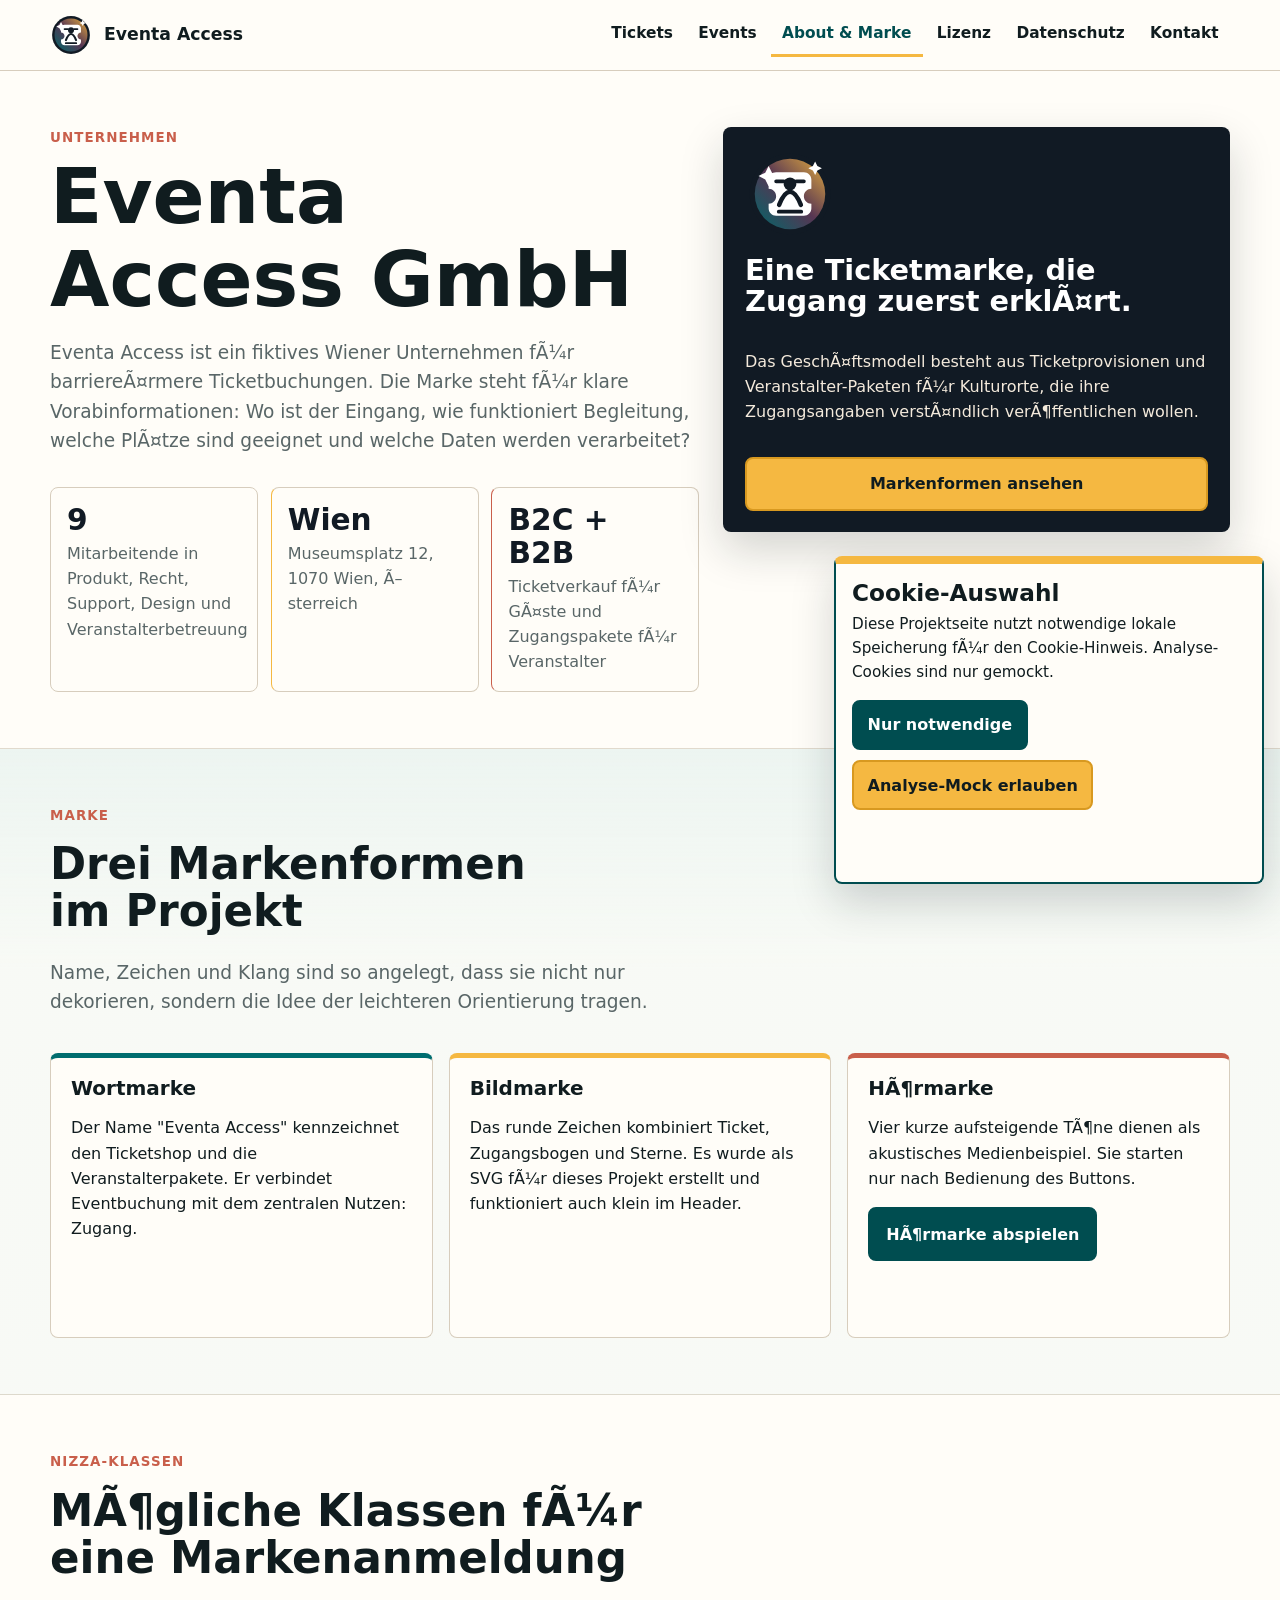
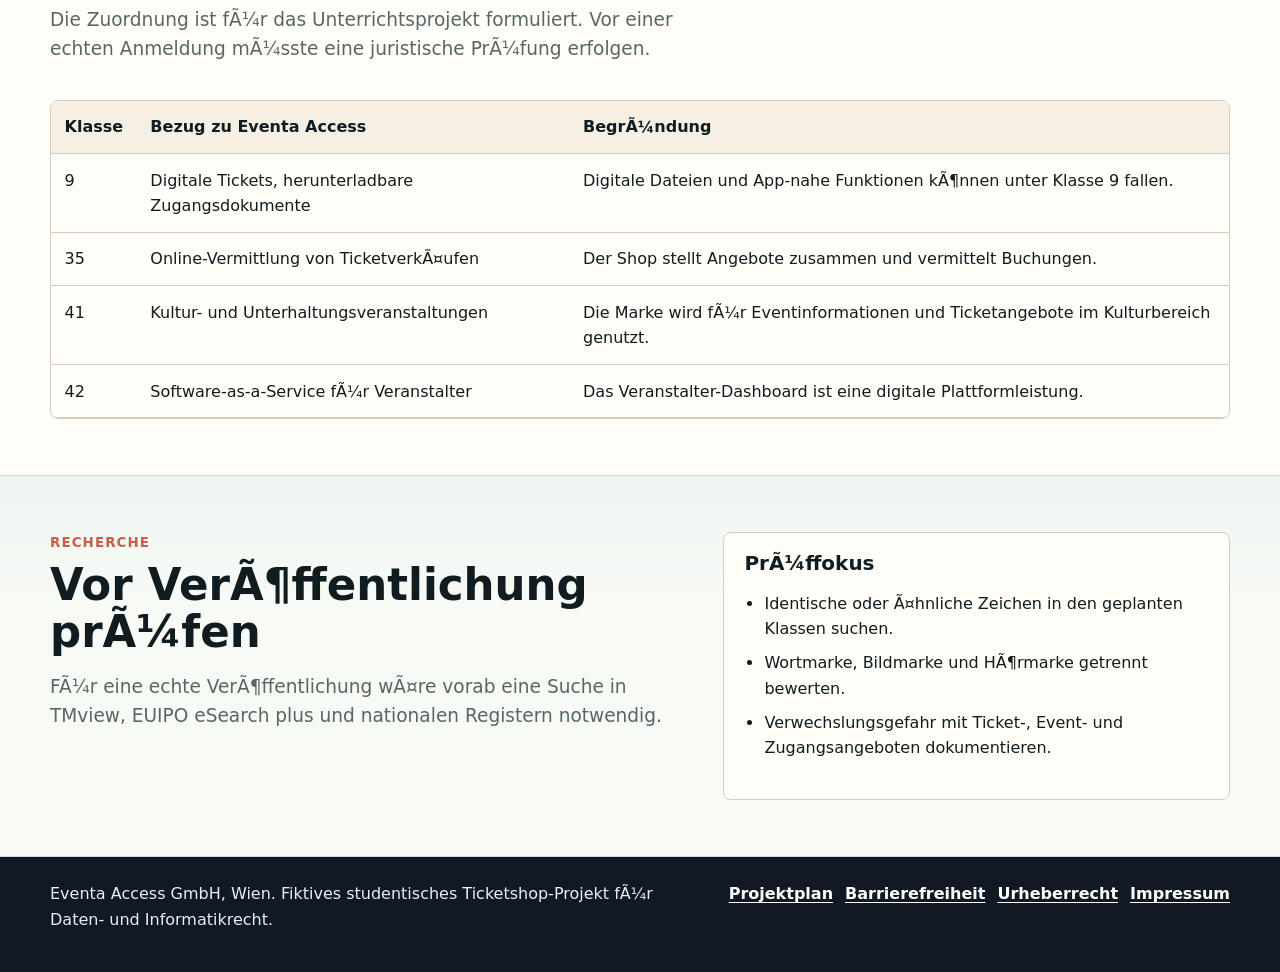
==== about.html @ 7f5779b5 "Add files via upload" ====
﻿<!doctype html>
<html lang="de">
<head>
  <meta charset="utf-8">
  <meta name="viewport" content="width=device-width, initial-scale=1">
  <title>About & Marke | Eventa Access</title>
  <meta name="description" content="Unternehmens- und Markeninformationen fÃ¼r Eventa Access mit Nizza-Klassen und Markenrecherche.">
  <link rel="icon" href="favicon.svg" type="image/svg+xml">
  <link rel="stylesheet" href="styles.css">
  <script src="main.js" defer></script>
</head>
<body>
  <a class="skip-link" href="#main">Zum Inhalt springen</a>
  <header class="site-header">
    <div class="header-inner">
      <a class="brand" href="index.html" aria-label="Eventa Access Startseite"><img src="brand-symbol.svg" alt="" width="42" height="42"><span>Eventa Access</span></a>
      <button class="nav-toggle" type="button" aria-expanded="false" aria-controls="site-nav" data-nav-toggle><span></span><span></span><span></span><span class="sr-only">Navigation Ã¶ffnen</span></button>
      <nav id="site-nav" class="site-nav" aria-label="Hauptnavigation" data-nav>
        <ul>
          <li><a href="index.html">Tickets</a></li>
          <li><a href="features.html">Events</a></li>
          <li><a href="about.html" aria-current="page">About & Marke</a></li>
          <li><a href="license.html">Lizenz</a></li>
          <li><a href="privacy.html">Datenschutz</a></li>
          <li><a href="contact.html">Kontakt</a></li>
        </ul>
      </nav>
    </div>
  </header>

  <main id="main">
    <section class="section">
      <div class="container split-layout">
        <div>
          <p class="eyebrow">Unternehmen</p>
          <h1>Eventa Access GmbH</h1>
          <p class="lead">Eventa Access ist ein fiktives Wiener Unternehmen fÃ¼r barriereÃ¤rmere Ticketbuchungen. Die Marke steht fÃ¼r klare Vorabinformationen: Wo ist der Eingang, wie funktioniert Begleitung, welche PlÃ¤tze sind geeignet und welche Daten werden verarbeitet?</p>

          <div class="metric-row" aria-label="Unternehmensdaten">
            <div class="metric"><strong>9</strong><span>Mitarbeitende in Produkt, Recht, Support, Design und Veranstalterbetreuung</span></div>
            <div class="metric"><strong>Wien</strong><span>Museumsplatz 12, 1070 Wien, Ã–sterreich</span></div>
            <div class="metric"><strong>B2C + B2B</strong><span>Ticketverkauf fÃ¼r GÃ¤ste und Zugangspakete fÃ¼r Veranstalter</span></div>
          </div>
        </div>

        <aside class="brand-board" aria-labelledby="brand-board-title">
          <img src="brand-symbol.svg" alt="" width="120" height="120">
          <h2 id="brand-board-title">Eine Ticketmarke, die Zugang zuerst erklÃ¤rt.</h2>
          <p>Das GeschÃ¤ftsmodell besteht aus Ticketprovisionen und Veranstalter-Paketen fÃ¼r Kulturorte, die ihre Zugangsangaben verstÃ¤ndlich verÃ¶ffentlichen wollen.</p>
          <a class="button secondary" href="#brand-title">Markenformen ansehen</a>
        </aside>
      </div>
    </section>

    <section class="section alt" aria-labelledby="brand-title">
      <div class="container">
        <div class="section-heading">
          <p class="eyebrow">Marke</p>
          <h2 id="brand-title">Drei Markenformen im Projekt</h2>
          <p class="lead">Name, Zeichen und Klang sind so angelegt, dass sie nicht nur dekorieren, sondern die Idee der leichteren Orientierung tragen.</p>
        </div>
        <div class="grid three">
          <article class="card">
            <h3>Wortmarke</h3>
            <p>Der Name "Eventa Access" kennzeichnet den Ticketshop und die Veranstalterpakete. Er verbindet Eventbuchung mit dem zentralen Nutzen: Zugang.</p>
          </article>
          <article class="card">
            <h3>Bildmarke</h3>
            <p>Das runde Zeichen kombiniert Ticket, Zugangsbogen und Sterne. Es wurde als SVG fÃ¼r dieses Projekt erstellt und funktioniert auch klein im Header.</p>
          </article>
          <article class="card">
            <h3>HÃ¶rmarke</h3>
            <p>Vier kurze aufsteigende TÃ¶ne dienen als akustisches Medienbeispiel. Sie starten nur nach Bedienung des Buttons.</p>
            <button class="button" type="button" data-sound-demo>HÃ¶rmarke abspielen</button>
            <p class="status" role="status" aria-live="polite" data-sound-status></p>
          </article>
        </div>
      </div>
    </section>

    <section class="section" aria-labelledby="nice-title">
      <div class="container">
        <div class="section-heading">
          <p class="eyebrow">Nizza-Klassen</p>
          <h2 id="nice-title">MÃ¶gliche Klassen fÃ¼r eine Markenanmeldung</h2>
          <p class="lead">Die Zuordnung ist fÃ¼r das Unterrichtsprojekt formuliert. Vor einer echten Anmeldung mÃ¼sste eine juristische PrÃ¼fung erfolgen.</p>
        </div>
        <div class="table-wrap">
          <table>
            <thead>
              <tr><th scope="col">Klasse</th><th scope="col">Bezug zu Eventa Access</th><th scope="col">BegrÃ¼ndung</th></tr>
            </thead>
            <tbody>
              <tr><td>9</td><td>Digitale Tickets, herunterladbare Zugangsdokumente</td><td>Digitale Dateien und App-nahe Funktionen kÃ¶nnen unter Klasse 9 fallen.</td></tr>
              <tr><td>35</td><td>Online-Vermittlung von TicketverkÃ¤ufen</td><td>Der Shop stellt Angebote zusammen und vermittelt Buchungen.</td></tr>
              <tr><td>41</td><td>Kultur- und Unterhaltungsveranstaltungen</td><td>Die Marke wird fÃ¼r Eventinformationen und Ticketangebote im Kulturbereich genutzt.</td></tr>
              <tr><td>42</td><td>Software-as-a-Service fÃ¼r Veranstalter</td><td>Das Veranstalter-Dashboard ist eine digitale Plattformleistung.</td></tr>
            </tbody>
          </table>
        </div>
      </div>
    </section>

    <section class="section alt" aria-labelledby="search-title">
      <div class="container split-layout">
        <div>
          <p class="eyebrow">Recherche</p>
          <h2 id="search-title">Vor VerÃ¶ffentlichung prÃ¼fen</h2>
          <p class="lead">FÃ¼r eine echte VerÃ¶ffentlichung wÃ¤re vorab eine Suche in TMview, EUIPO eSearch plus und nationalen Registern notwendig.</p>
        </div>
        <div class="notice">
          <h3>PrÃ¼ffokus</h3>
          <ul class="check-list">
            <li>Identische oder Ã¤hnliche Zeichen in den geplanten Klassen suchen.</li>
            <li>Wortmarke, Bildmarke und HÃ¶rmarke getrennt bewerten.</li>
            <li>Verwechslungsgefahr mit Ticket-, Event- und Zugangsangeboten dokumentieren.</li>
          </ul>
        </div>
      </div>
    </section>
  </main>

  <footer class="site-footer">
    <div class="container footer-grid">
      <p>Eventa Access GmbH, Wien. Fiktives studentisches Ticketshop-Projekt fÃ¼r Daten- und Informatikrecht.</p>
      <div class="footer-links" aria-label="Rechtliche Seiten">
        <a href="projektplan.html">Projektplan</a>
        <a href="accessibility.html">Barrierefreiheit</a>
        <a href="copyright.html">Urheberrecht</a>
        <a href="impressum.html">Impressum</a>
      </div>
    </div>
  </footer>
  <aside class="cookie-banner" role="dialog" aria-labelledby="cookie-title" aria-describedby="cookie-text" data-cookie-banner>
    <h2 id="cookie-title">Cookie-Auswahl</h2>
    <p id="cookie-text">Diese Projektseite nutzt notwendige lokale Speicherung fÃ¼r den Cookie-Hinweis. Analyse-Cookies sind nur gemockt.</p>
    <div class="cookie-actions"><button class="button" type="button" data-cookie-choice="notwendig">Nur notwendige</button><button class="button secondary" type="button" data-cookie-choice="analyse-mock">Analyse-Mock erlauben</button></div>
    <p class="status" role="status" aria-live="polite" data-cookie-status></p>
  </aside>
</body>
</html>
---- styles.css ----
﻿:root {
  --ink: #101c1f;
  --muted: #596667;
  --paper: #fffdf8;
  --surface: #f5efe4;
  --surface-strong: #eadfce;
  --mist: #edf5f1;
  --line: #d7cdbd;
  --night: #111a24;
  --teal: #006d6f;
  --teal-dark: #004d50;
  --marigold: #f5b841;
  --coral: #c95f4b;
  --plum: #5d3857;
  --sage: #5f7f66;
  --focus: #f5b841;
  --shadow: 0 18px 44px rgba(17, 26, 36, 0.18);
  --soft-shadow: 0 10px 24px rgba(17, 26, 36, 0.1);
  --radius: 0.5rem;
  --font-body: "Eventa Body", "Atkinson Hyperlegible Next", "Atkinson Hyperlegible", Aptos, "Segoe UI", system-ui, sans-serif;
  --font-display: "Eventa Display", "Atkinson Hyperlegible Next", "Aptos Display", "Segoe UI Variable Display", Aptos, "Segoe UI", system-ui, sans-serif;
}

@font-face {
  font-family: "Eventa Body";
  src: local("Atkinson Hyperlegible Next"), local("Atkinson Hyperlegible"), local("Aptos"), local("Segoe UI");
  font-display: swap;
}

@font-face {
  font-family: "Eventa Display";
  src: local("Atkinson Hyperlegible Next"), local("Aptos Display"), local("Segoe UI Variable Display"), local("Aptos");
  font-display: swap;
}

* {
  box-sizing: border-box;
}

html {
  color: var(--ink);
  background: var(--paper);
  font-family: var(--font-body);
  line-height: 1.58;
  scroll-padding-top: 92px;
  scroll-behavior: smooth;
}

body {
  min-width: 320px;
  margin: 0;
  background:
    linear-gradient(180deg, rgba(237, 245, 241, 0.72), rgba(255, 253, 248, 0) 460px),
    var(--paper);
}

body.nav-open {
  overflow: hidden;
}

a {
  color: var(--teal-dark);
  font-weight: 700;
  text-underline-offset: 0.18em;
}

a:hover {
  color: var(--coral);
}

a:focus-visible,
button:focus-visible,
input:focus-visible,
textarea:focus-visible,
select:focus-visible {
  outline: 3px solid var(--focus);
  outline-offset: 3px;
  box-shadow: 0 0 0 6px rgba(17, 26, 36, 0.32);
}

img,
svg {
  max-width: 100%;
  height: auto;
}

button,
input,
textarea,
select {
  font: inherit;
}

.skip-link {
  position: fixed;
  top: 0.75rem;
  left: 0.75rem;
  z-index: 1000;
  transform: translateY(-150%);
  padding: 0.75rem 1rem;
  color: #fff;
  background: var(--night);
  border-radius: var(--radius);
}

.skip-link:focus {
  transform: translateY(0);
}

.site-header {
  position: sticky;
  top: 0;
  z-index: 50;
  background: rgba(255, 253, 248, 0.96);
  border-bottom: 1px solid var(--line);
  backdrop-filter: blur(14px);
}

.header-inner {
  display: flex;
  align-items: center;
  justify-content: space-between;
  width: min(1180px, calc(100% - 2rem));
  min-height: 78px;
  margin: 0 auto;
  gap: 1rem;
}

.brand {
  display: inline-flex;
  align-items: center;
  gap: 0.75rem;
  min-height: 44px;
  color: var(--ink);
  font-family: var(--font-display);
  font-size: 1.08rem;
  font-weight: 850;
  text-decoration: none;
}

.brand img {
  width: 42px;
  height: 42px;
}

.brand span {
  white-space: nowrap;
}

.nav-toggle {
  display: none;
  min-width: 44px;
  min-height: 44px;
  padding: 0;
  border: 2px solid var(--line);
  color: var(--ink);
  background: var(--paper);
  border-radius: var(--radius);
  cursor: pointer;
}

.nav-toggle span {
  display: block;
  width: 22px;
  height: 2px;
  margin: 5px auto;
  background: currentColor;
}

.site-nav ul {
  display: flex;
  align-items: center;
  gap: 0.15rem;
  margin: 0;
  padding: 0;
  list-style: none;
}

.site-nav a {
  display: inline-flex;
  align-items: center;
  min-height: 44px;
  padding: 0.55rem 0.72rem;
  color: var(--ink);
  font-size: 0.96rem;
  font-weight: 800;
  text-decoration: none;
  border-bottom: 3px solid transparent;
}

.site-nav a[aria-current="page"] {
  color: var(--teal-dark);
  border-bottom-color: var(--marigold);
}

.site-nav a:hover {
  color: var(--coral);
  border-bottom-color: currentColor;
}

main {
  background: transparent;
}

.section {
  padding: 4.75rem 0;
}

.section.alt {
  background:
    linear-gradient(180deg, rgba(255, 253, 248, 0), rgba(255, 253, 248, 0.62) 34%),
    var(--mist);
  border-block: 1px solid rgba(215, 205, 189, 0.7);
}

.container {
  width: min(1180px, calc(100% - 2rem));
  margin: 0 auto;
}

.narrow {
  width: min(880px, calc(100% - 2rem));
}

.section-heading {
  display: grid;
  gap: 0.45rem;
  max-width: 780px;
  margin-bottom: 1.55rem;
}

.eyebrow {
  margin: 0 0 0.5rem;
  color: var(--coral);
  font-size: 0.84rem;
  font-weight: 900;
  letter-spacing: 0.08em;
  text-transform: uppercase;
}

h1,
h2,
h3 {
  font-family: var(--font-display);
  line-height: 1.08;
  margin: 0 0 1rem;
  text-wrap: balance;
}

h1 {
  max-width: 900px;
  font-size: clamp(2.55rem, 6vw, 5.1rem);
  letter-spacing: 0;
}

h2 {
  font-size: clamp(2rem, 3.4vw, 3rem);
  letter-spacing: 0;
}

h3 {
  font-size: 1.25rem;
}

p {
  margin: 0 0 1rem;
}

.lead {
  max-width: 760px;
  color: var(--muted);
  font-size: 1.16rem;
}

.hero {
  position: relative;
  display: grid;
  align-items: end;
  min-height: calc(100svh - 78px);
  padding: 6.5rem 0 3.5rem;
  color: #fff;
  overflow: hidden;
  background:
    linear-gradient(90deg, rgba(17, 26, 36, 0.92) 0%, rgba(17, 26, 36, 0.76) 44%, rgba(17, 26, 36, 0.2) 100%),
    linear-gradient(180deg, rgba(17, 26, 36, 0.1) 0%, rgba(17, 26, 36, 0.76) 100%),
    url("concert-night-hero.png") center / cover no-repeat;
}

.hero::before {
  content: "";
  position: absolute;
  inset: 0;
  pointer-events: none;
  background:
    linear-gradient(90deg, rgba(245, 184, 65, 0.18), rgba(0, 109, 111, 0.16) 38%, rgba(201, 95, 75, 0.1)),
    radial-gradient(circle at 82% 20%, rgba(245, 184, 65, 0.22), transparent 28%);
}

.hero::after {
  content: "";
  position: absolute;
  inset: auto 0 0;
  height: 8px;
  background: linear-gradient(90deg, var(--teal), var(--marigold), var(--coral), var(--plum));
}

.hero-content {
  position: relative;
  z-index: 1;
}

.hero .eyebrow {
  color: var(--marigold);
}

.hero .lead {
  color: #f7efe2;
  font-size: 1.24rem;
}

.hero h1 {
  color: #fff;
  max-width: 820px;
  text-shadow: 0 3px 24px rgba(0, 0, 0, 0.52);
}

.hero-actions,
.button-row {
  display: flex;
  flex-wrap: wrap;
  gap: 0.8rem;
  margin-top: 1.55rem;
}

.button {
  display: inline-flex;
  align-items: center;
  justify-content: center;
  min-height: 48px;
  padding: 0.78rem 1.1rem;
  border: 2px solid var(--teal-dark);
  color: #fff;
  background: var(--teal-dark);
  border-radius: var(--radius);
  box-shadow: var(--soft-shadow);
  font-family: var(--font-display);
  font-weight: 900;
  text-decoration: none;
  cursor: pointer;
}

.button:hover {
  color: #fff;
  background: #06383a;
  border-color: #06383a;
}

.button.secondary {
  color: var(--ink);
  background: var(--marigold);
  border-color: #d89920;
}

.button.secondary:hover {
  color: var(--ink);
  background: #ffd16d;
  border-color: #c48716;
}

.button.warn {
  color: #fff;
  background: var(--coral);
  border-color: var(--coral);
}

.button.warn:hover {
  background: #9f3f33;
  border-color: #9f3f33;
}

.event-strip,
.facts,
.metric-row {
  display: grid;
  grid-template-columns: repeat(3, minmax(0, 1fr));
  gap: 0.8rem;
  max-width: 880px;
  margin-top: 2rem;
}

.event-strip div,
.fact,
.metric {
  padding: 1rem;
  border-radius: var(--radius);
}

.event-strip {
  max-width: 780px;
}

.event-strip div {
  color: #fff;
  background: rgba(17, 26, 36, 0.62);
  border: 1px solid rgba(255, 253, 248, 0.28);
  backdrop-filter: blur(8px);
}

.event-strip dt,
.fact strong,
.metric strong {
  display: block;
  margin-bottom: 0.25rem;
  font-family: var(--font-display);
  font-size: 1.55rem;
  font-weight: 900;
  line-height: 1.1;
}

.event-strip dd {
  margin: 0;
  color: #f3eadc;
}

.fact,
.metric {
  background: var(--paper);
  border: 1px solid var(--line);
  box-shadow: var(--soft-shadow);
}

.fact {
  border-left: 7px solid var(--teal);
}

.facts .fact:nth-child(2),
.metric-row .metric:nth-child(2) {
  border-left-color: var(--marigold);
}

.facts .fact:nth-child(3),
.metric-row .metric:nth-child(3) {
  border-left-color: var(--coral);
}

.fact strong,
.metric strong {
  color: var(--night);
  font-size: 1.85rem;
}

.fact span,
.metric span {
  color: var(--muted);
}

.grid {
  display: grid;
  gap: 1rem;
}

.grid.three {
  grid-template-columns: repeat(3, minmax(0, 1fr));
}

.grid.two {
  grid-template-columns: repeat(2, minmax(0, 1fr));
}

.shop-layout {
  display: grid;
  gap: 1.25rem;
}

.card,
.price-card,
.notice,
.legal-box {
  background: var(--paper);
  border: 1px solid var(--line);
  border-radius: var(--radius);
}

.card,
.notice,
.legal-box {
  padding: 1.25rem;
}

.card,
.legal-box {
  border-top: 5px solid var(--teal);
  box-shadow: 0 8px 18px rgba(17, 26, 36, 0.06);
}

.grid.three > .card:nth-child(2),
.grid.three > .legal-box:nth-child(2) {
  border-top-color: var(--marigold);
}

.grid.three > .card:nth-child(3),
.grid.three > .legal-box:nth-child(3) {
  border-top-color: var(--coral);
}

.grid.three > .card:nth-child(4) {
  border-top-color: var(--sage);
}

.grid.three > .card:nth-child(5) {
  border-top-color: var(--plum);
}

.grid.three > .card:nth-child(6) {
  border-top-color: var(--teal-dark);
}

.price-card {
  position: relative;
  display: flex;
  flex-direction: column;
  min-height: 100%;
  padding: 1.35rem;
  border-top: 0;
  box-shadow: var(--soft-shadow);
  overflow: hidden;
}

.price-card::before {
  content: "";
  position: absolute;
  inset: 0 0 auto;
  height: 6px;
  background: var(--teal);
}

.grid.three > .price-card:nth-child(2)::before {
  background: var(--marigold);
}

.grid.three > .price-card:nth-child(3)::before {
  background: var(--coral);
}

.price-card.featured {
  border-color: #c7a33f;
  box-shadow: 0 0 0 3px rgba(245, 184, 65, 0.25), var(--shadow);
}

.ticket-meta {
  margin: 0 0 0.55rem;
  color: var(--muted);
  font-size: 0.92rem;
  font-weight: 800;
}

.access-tags {
  display: flex;
  flex-wrap: wrap;
  gap: 0.42rem;
  margin: 0.2rem 0 1rem;
}

.access-tags span {
  display: inline-flex;
  align-items: center;
  min-height: 28px;
  padding: 0.16rem 0.48rem;
  color: var(--teal-dark);
  background: var(--mist);
  border: 1px solid #bdd5cf;
  border-radius: 999px;
  font-size: 0.82rem;
  font-weight: 850;
}

.price {
  margin: 0.4rem 0 1rem;
  color: var(--night);
  font-size: 2rem;
  font-weight: 950;
}

.price small {
  color: var(--muted);
  font-size: 1rem;
  font-weight: 650;
}

.price-card ul,
.check-list {
  display: grid;
  gap: 0.55rem;
  margin: 0 0 1.2rem;
  padding-left: 1.25rem;
}

.price-card .button {
  margin-top: auto;
}

.badge {
  display: inline-flex;
  align-items: center;
  width: max-content;
  min-height: 30px;
  margin-bottom: 0.5rem;
  padding: 0.2rem 0.65rem;
  color: var(--ink);
  background: var(--marigold);
  border-radius: 999px;
  font-size: 0.86rem;
  font-weight: 900;
}

.cart-panel {
  display: grid;
  gap: 1rem;
  align-items: start;
  margin-top: 1rem;
  padding: 1.35rem;
  color: #fff;
  background:
    linear-gradient(135deg, rgba(0, 109, 111, 0.94), rgba(17, 26, 36, 0.98)),
    var(--night);
  border-radius: var(--radius);
  box-shadow: var(--shadow);
}

.cart-panel p,
.cart-panel .muted {
  color: #eaf2ee;
}

.cart-panel h2,
.brand-board h2,
.notice h2 {
  font-size: 1.8rem;
}

.cart-list {
  display: grid;
  gap: 0.5rem;
  min-height: 3rem;
  margin: 0;
  padding: 0;
  list-style: none;
}

.cart-list li {
  display: flex;
  justify-content: space-between;
  gap: 0.75rem;
  padding: 0.65rem 0;
  border-bottom: 1px solid rgba(255, 255, 255, 0.24);
}

.cart-total {
  display: flex;
  justify-content: space-between;
  gap: 1rem;
  font-size: 1.2rem;
  font-weight: 900;
}

.media-strip {
  display: grid;
  grid-template-columns: minmax(0, 1.15fr) minmax(300px, 0.85fr);
  gap: 1.15rem;
  align-items: stretch;
}

.hero-media {
  margin: 0;
  border: 1px solid var(--line);
  background: var(--paper);
  box-shadow: var(--soft-shadow);
  border-radius: var(--radius);
  overflow: hidden;
}

.hero-media img {
  display: block;
  width: 100%;
}

figcaption {
  padding: 0.75rem 1rem;
  color: var(--muted);
  font-size: 0.95rem;
}

.story-panel,
.sound-demo {
  display: grid;
  align-content: center;
  gap: 1rem;
  min-height: 100%;
  padding: 1.5rem;
  color: #fff;
  background:
    linear-gradient(135deg, rgba(17, 26, 36, 0.96), rgba(93, 56, 87, 0.9)),
    var(--night);
  border-radius: var(--radius);
}

.story-panel p,
.sound-demo p {
  color: #f4eadc;
}

.story-panel .button,
.sound-demo .button {
  width: max-content;
}

.steps {
  counter-reset: step;
  display: grid;
  gap: 0.85rem;
  margin: 1rem 0 0;
  padding: 0;
  list-style: none;
}

.steps li {
  counter-increment: step;
  display: grid;
  grid-template-columns: auto 1fr;
  gap: 0.75rem;
  align-items: start;
  padding: 1rem;
  color: var(--ink);
  background: var(--paper);
  border: 1px solid var(--line);
  border-radius: var(--radius);
}

.steps li::before {
  content: counter(step);
  display: inline-grid;
  place-items: center;
  width: 2rem;
  height: 2rem;
  color: var(--ink);
  background: var(--marigold);
  border-radius: 50%;
  font-weight: 900;
}

.steps h3 {
  margin-bottom: 0.25rem;
  font-size: 1.04rem;
}

.steps p {
  margin: 0;
  color: var(--muted);
}

.split-layout {
  display: grid;
  grid-template-columns: minmax(0, 1fr) minmax(300px, 0.78fr);
  gap: 1.5rem;
  align-items: start;
}

.brand-board {
  display: grid;
  gap: 1rem;
  padding: 1.35rem;
  background: var(--night);
  color: #fff;
  border-radius: var(--radius);
  box-shadow: var(--shadow);
}

.brand-board img {
  width: 90px;
}

.brand-board p {
  color: #f4eadc;
}

.brand-board .metric {
  color: var(--ink);
}

.table-wrap {
  overflow-x: auto;
  border: 1px solid var(--line);
  background: var(--paper);
  border-radius: var(--radius);
}

table {
  width: 100%;
  min-width: 720px;
  border-collapse: collapse;
}

th,
td {
  padding: 0.85rem;
  text-align: left;
  vertical-align: top;
  border-bottom: 1px solid var(--line);
}

th {
  color: var(--ink);
  background: var(--surface);
}

.form-grid {
  display: grid;
  grid-template-columns: repeat(2, minmax(0, 1fr));
  gap: 1rem;
}

.field {
  display: grid;
  gap: 0.35rem;
}

.field.full {
  grid-column: 1 / -1;
}

label {
  font-weight: 800;
}

input,
textarea,
select {
  width: 100%;
  min-height: 48px;
  padding: 0.75rem;
  color: var(--ink);
  background: #fff;
  border: 2px solid var(--line);
  border-radius: var(--radius);
}

input[aria-invalid="true"],
textarea[aria-invalid="true"],
select[aria-invalid="true"] {
  border-color: var(--coral);
  background: #fff7f3;
}

textarea {
  min-height: 150px;
  resize: vertical;
}

.hint,
.muted {
  color: var(--muted);
}

.status {
  min-height: 1.5rem;
  margin-top: 1rem;
  font-weight: 800;
}

.field-error {
  min-height: 1.25rem;
  color: #9f3f33;
  font-size: 0.95rem;
  font-weight: 800;
}

.site-footer {
  padding: 2rem 0;
  color: #e8edf7;
  background: var(--night);
}

.footer-grid {
  display: grid;
  grid-template-columns: 1.2fr 1fr;
  gap: 1rem;
  align-items: start;
}

.site-footer a {
  color: #ffffff;
}

.footer-links {
  display: flex;
  flex-wrap: wrap;
  gap: 0.75rem;
  justify-content: end;
}

.cookie-banner {
  position: fixed;
  right: 1rem;
  bottom: 1rem;
  z-index: 80;
  display: none;
  width: min(430px, calc(100% - 2rem));
  padding: 1rem;
  background: var(--paper);
  border: 2px solid var(--teal-dark);
  border-top: 8px solid var(--marigold);
  border-radius: var(--radius);
  box-shadow: var(--shadow);
}

.cookie-banner h2 {
  margin-bottom: 0.45rem;
  font-size: 1.45rem;
}

.cookie-banner p {
  font-size: 0.95rem;
}

.cookie-banner.is-visible {
  display: block;
}

.cookie-actions {
  display: flex;
  flex-wrap: wrap;
  gap: 0.65rem;
}

.cookie-actions .button {
  min-height: 44px;
  padding: 0.64rem 0.85rem;
}

.sr-only {
  position: absolute;
  width: 1px;
  height: 1px;
  padding: 0;
  margin: -1px;
  overflow: hidden;
  clip: rect(0, 0, 0, 0);
  white-space: nowrap;
  border: 0;
}

@media (max-width: 1120px) {
  .nav-toggle {
    display: inline-grid !important;
    flex: 0 0 44px;
    place-content: center;
    width: 44px;
    height: 44px;
    margin-left: auto;
    position: fixed;
    top: 17px;
    right: 1rem;
    z-index: 70;
    border-color: var(--ink);
    background: var(--paper);
    box-shadow: 0 6px 16px rgba(17, 26, 36, 0.12);
  }

  .site-nav {
    position: fixed;
    inset: 78px 0 auto 0;
    display: none;
    padding: 1rem;
    background: var(--paper);
    border-bottom: 1px solid var(--line);
    box-shadow: var(--soft-shadow);
  }

  .site-nav.is-open {
    display: block;
  }

  .site-nav ul {
    display: grid;
    gap: 0.25rem;
  }

  .site-nav a {
    width: 100%;
  }
}

@media (max-width: 920px) {
  .hero {
    min-height: auto;
    padding: 4.5rem 0 3rem;
    background-position: 58% center;
  }

  .grid.three,
  .grid.two,
  .media-strip,
  .split-layout,
  .footer-grid,
  .event-strip,
  .facts,
  .metric-row {
    grid-template-columns: 1fr;
  }

  .footer-links {
    justify-content: start;
  }
}

@media (max-width: 640px) {
  .section {
    padding: 3.25rem 0;
  }

  .lead,
  .hero .lead {
    font-size: 1.04rem;
  }

  .form-grid {
    grid-template-columns: 1fr;
  }

  .button,
  .story-panel .button,
  .sound-demo .button {
    width: 100%;
  }

  .cookie-banner {
    left: 0.75rem;
    right: 0.75rem;
    bottom: 0.75rem;
    width: min(360px, calc(100% - 1.5rem));
    padding: 0.85rem;
  }

  .nav-toggle {
    left: min(330px, calc(100% - 60px));
    right: auto;
  }

  .cookie-banner h2 {
    font-size: 1.25rem;
  }

  .cookie-actions .button {
    flex: 1 1 135px;
    width: auto;
  }

  .cookie-banner .status {
    min-height: 0;
    margin-top: 0.35rem;
  }

  .brand span {
    white-space: normal;
  }
}

@media (prefers-reduced-motion: reduce) {
  *,
  *::before,
  *::after {
    scroll-behavior: auto !important;
    animation-duration: 0.01ms !important;
    animation-iteration-count: 1 !important;
    transition-duration: 0.01ms !important;
  }
}

/* Simpler home page */
body {
  background: var(--paper);
}

.site-header {
  background: var(--paper);
  backdrop-filter: none;
}

.header-inner {
  min-height: 70px;
}

.section {
  padding: 3.5rem 0;
}

.section-heading {
  max-width: 680px;
  margin-bottom: 1.25rem;
}

.simple-hero {
  min-height: 520px;
  padding: 5rem 0;
  align-items: center;
  background:
    linear-gradient(90deg, rgba(17, 26, 36, 0.86), rgba(17, 26, 36, 0.48)),
    url("concert-night-hero.png") center / cover no-repeat;
}

.simple-hero::before {
  display: none;
}

.simple-hero::after {
  height: 4px;
}

.simple-hero h1 {
  max-width: 760px;
  font-size: clamp(2.25rem, 5vw, 4rem);
}

.simple-hero .lead {
  max-width: 650px;
  font-size: 1.12rem;
}

.button,
.price-card,
.card,
.legal-box,
.fact,
.metric,
.cart-panel,
.hero-media {
  box-shadow: none;
}

.button {
  min-height: 46px;
  padding-inline: 1rem;
}

.price-card {
  padding: 1.2rem;
}

.price-card::before {
  height: 4px;
}

.price-card ul {
  gap: 0.35rem;
  margin-bottom: 1rem;
}

.price {
  margin: 0.2rem 0 0.75rem;
  font-size: 1.65rem;
}

.simple-shop {
  gap: 1rem;
}

.simple-cart {
  margin-top: 0;
  background: var(--night);
}

.simple-cart h2 {
  font-size: 1.45rem;
}

.legal-box {
  border-top-width: 4px;
}

.site-footer {
  padding: 1.5rem 0;
}

@media (max-width: 920px) {
  .simple-hero {
    min-height: auto;
    padding: 4rem 0;
  }
}
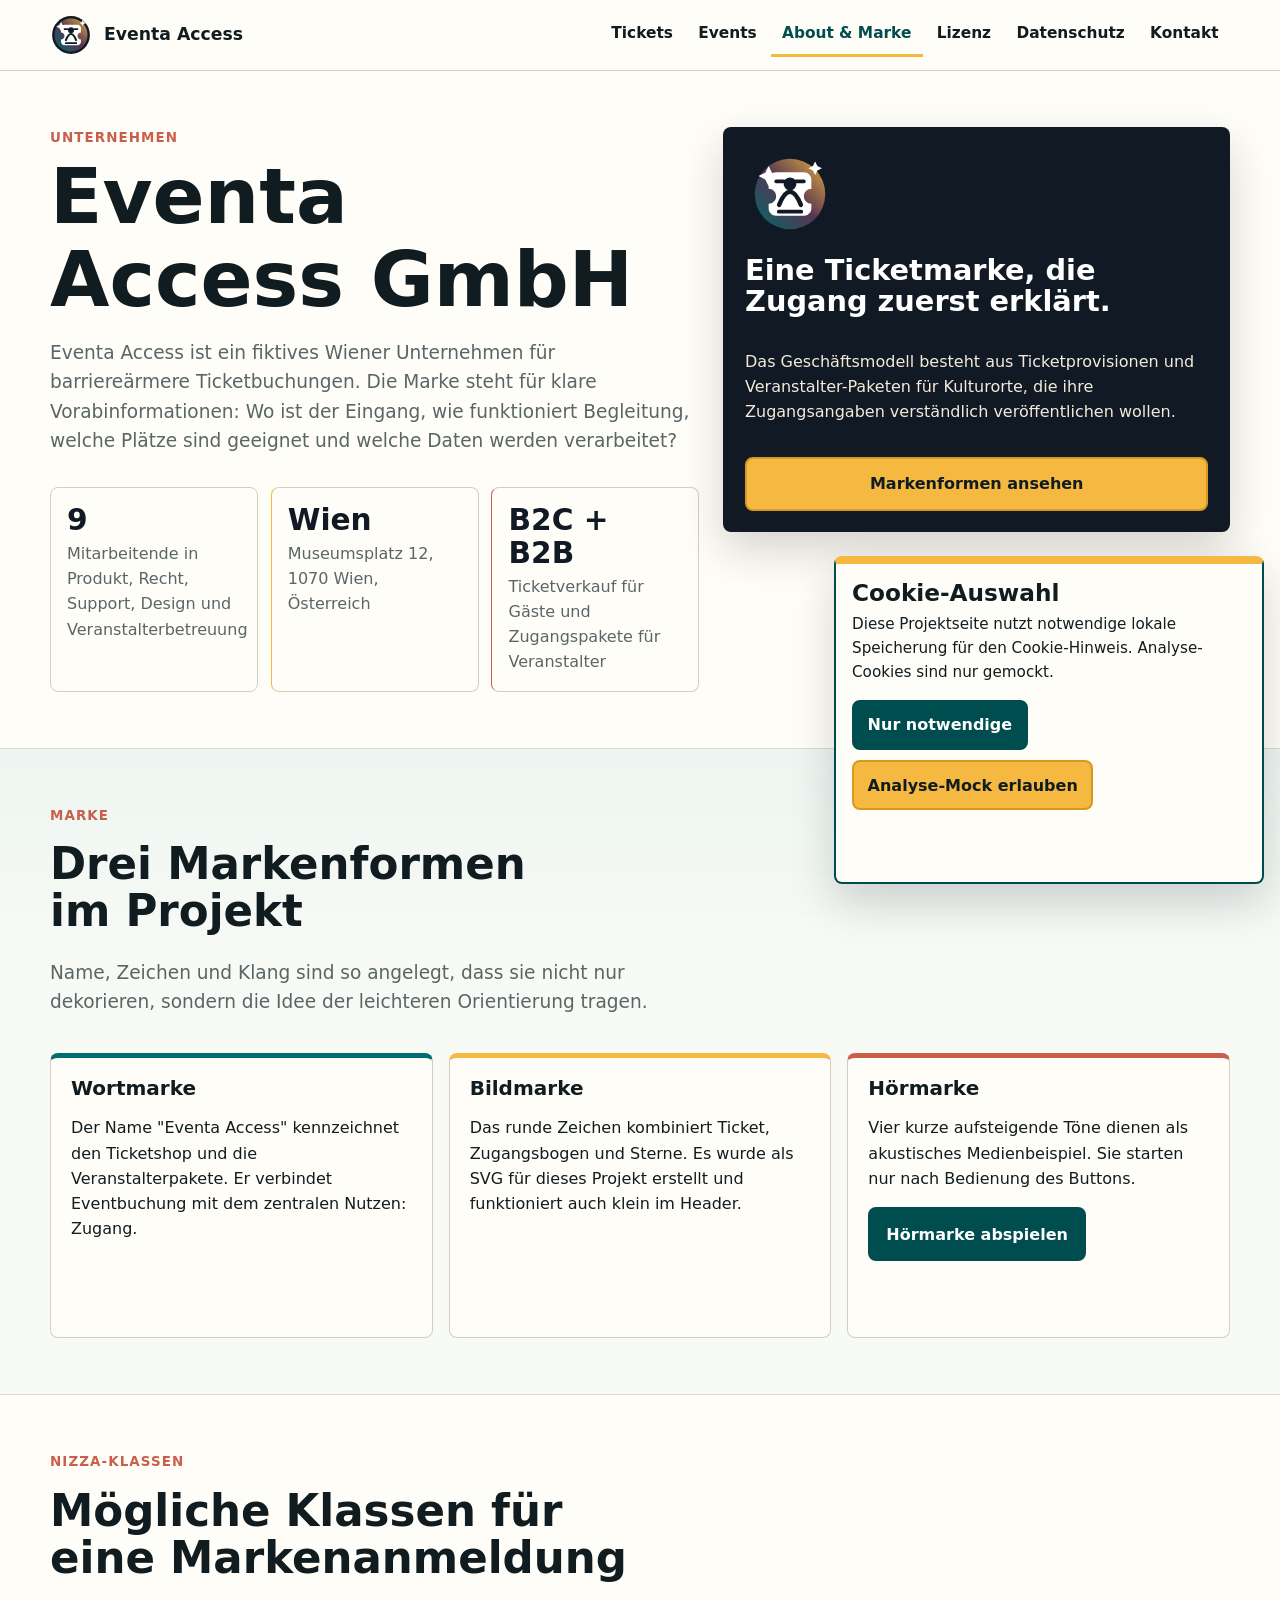
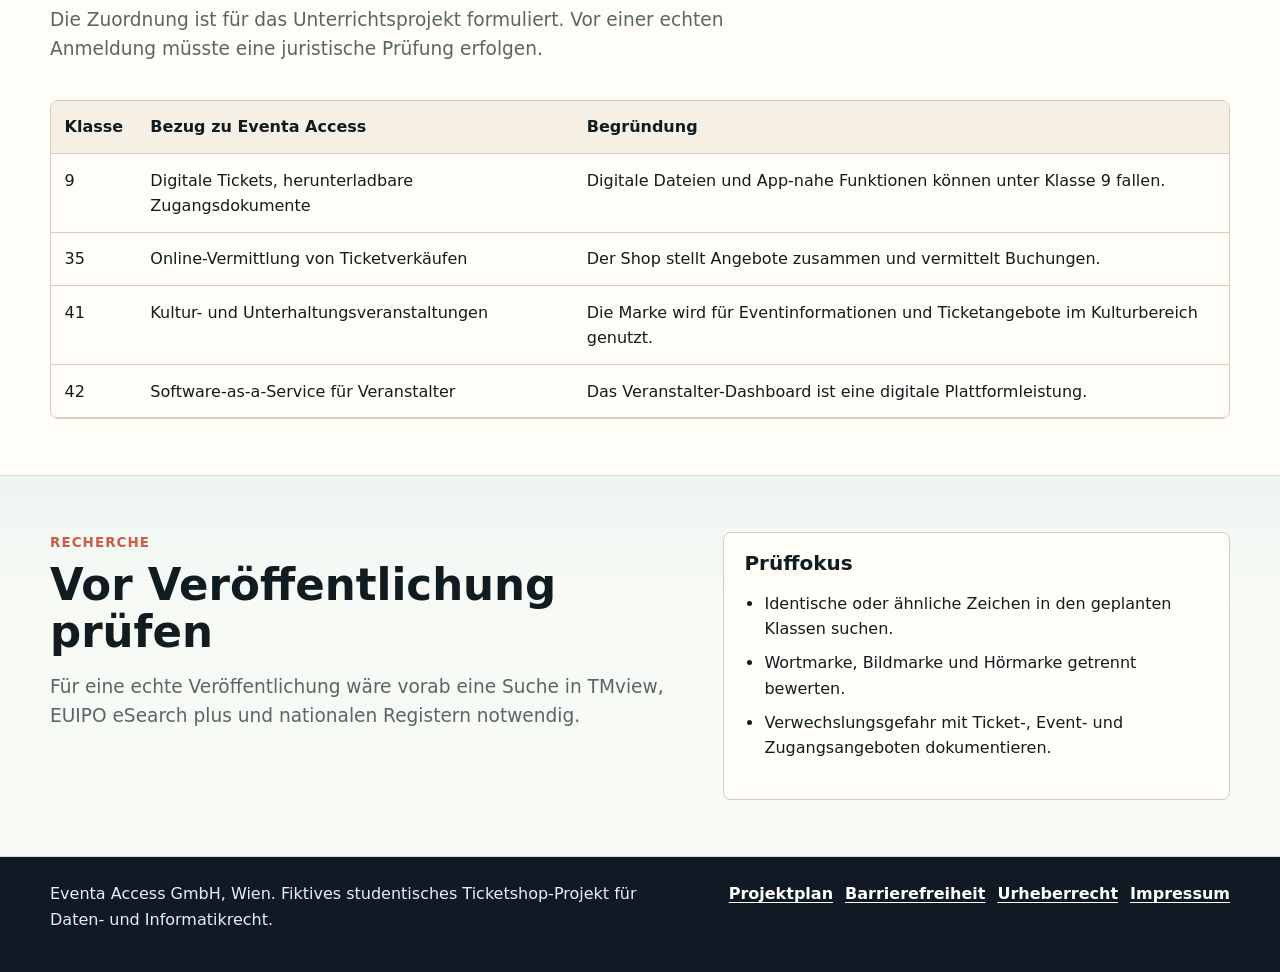
==== commit a81d26bf: "Add files via upload" ====
--- a/about.html
+++ b/about.html
@@ -1,10 +1,10 @@
-﻿<!doctype html>
+<!doctype html>
 <html lang="de">
 <head>
   <meta charset="utf-8">
   <meta name="viewport" content="width=device-width, initial-scale=1">
   <title>About & Marke | Eventa Access</title>
-  <meta name="description" content="Unternehmens- und Markeninformationen fÃ¼r Eventa Access mit Nizza-Klassen und Markenrecherche.">
+  <meta name="description" content="Unternehmens- und Markeninformationen für Eventa Access mit Nizza-Klassen und Markenrecherche.">
   <link rel="icon" href="favicon.svg" type="image/svg+xml">
   <link rel="stylesheet" href="styles.css">
   <script src="main.js" defer></script>
@@ -14,7 +14,7 @@
   <header class="site-header">
     <div class="header-inner">
       <a class="brand" href="index.html" aria-label="Eventa Access Startseite"><img src="brand-symbol.svg" alt="" width="42" height="42"><span>Eventa Access</span></a>
-      <button class="nav-toggle" type="button" aria-expanded="false" aria-controls="site-nav" data-nav-toggle><span></span><span></span><span></span><span class="sr-only">Navigation Ã¶ffnen</span></button>
+      <button class="nav-toggle" type="button" aria-expanded="false" aria-controls="site-nav" data-nav-toggle><span></span><span></span><span></span><span class="sr-only">Navigation öffnen</span></button>
       <nav id="site-nav" class="site-nav" aria-label="Hauptnavigation" data-nav>
         <ul>
           <li><a href="index.html">Tickets</a></li>
@@ -34,19 +34,19 @@
         <div>
           <p class="eyebrow">Unternehmen</p>
           <h1>Eventa Access GmbH</h1>
-          <p class="lead">Eventa Access ist ein fiktives Wiener Unternehmen fÃ¼r barriereÃ¤rmere Ticketbuchungen. Die Marke steht fÃ¼r klare Vorabinformationen: Wo ist der Eingang, wie funktioniert Begleitung, welche PlÃ¤tze sind geeignet und welche Daten werden verarbeitet?</p>
+          <p class="lead">Eventa Access ist ein fiktives Wiener Unternehmen für barriereärmere Ticketbuchungen. Die Marke steht für klare Vorabinformationen: Wo ist der Eingang, wie funktioniert Begleitung, welche Plätze sind geeignet und welche Daten werden verarbeitet?</p>
 
           <div class="metric-row" aria-label="Unternehmensdaten">
             <div class="metric"><strong>9</strong><span>Mitarbeitende in Produkt, Recht, Support, Design und Veranstalterbetreuung</span></div>
-            <div class="metric"><strong>Wien</strong><span>Museumsplatz 12, 1070 Wien, Ã–sterreich</span></div>
-            <div class="metric"><strong>B2C + B2B</strong><span>Ticketverkauf fÃ¼r GÃ¤ste und Zugangspakete fÃ¼r Veranstalter</span></div>
+            <div class="metric"><strong>Wien</strong><span>Museumsplatz 12, 1070 Wien, Österreich</span></div>
+            <div class="metric"><strong>B2C + B2B</strong><span>Ticketverkauf für Gäste und Zugangspakete für Veranstalter</span></div>
           </div>
         </div>
 
         <aside class="brand-board" aria-labelledby="brand-board-title">
           <img src="brand-symbol.svg" alt="" width="120" height="120">
-          <h2 id="brand-board-title">Eine Ticketmarke, die Zugang zuerst erklÃ¤rt.</h2>
-          <p>Das GeschÃ¤ftsmodell besteht aus Ticketprovisionen und Veranstalter-Paketen fÃ¼r Kulturorte, die ihre Zugangsangaben verstÃ¤ndlich verÃ¶ffentlichen wollen.</p>
+          <h2 id="brand-board-title">Eine Ticketmarke, die Zugang zuerst erklärt.</h2>
+          <p>Das Geschäftsmodell besteht aus Ticketprovisionen und Veranstalter-Paketen für Kulturorte, die ihre Zugangsangaben verständlich veröffentlichen wollen.</p>
           <a class="button secondary" href="#brand-title">Markenformen ansehen</a>
         </aside>
       </div>
@@ -66,12 +66,12 @@
           </article>
           <article class="card">
             <h3>Bildmarke</h3>
-            <p>Das runde Zeichen kombiniert Ticket, Zugangsbogen und Sterne. Es wurde als SVG fÃ¼r dieses Projekt erstellt und funktioniert auch klein im Header.</p>
+            <p>Das runde Zeichen kombiniert Ticket, Zugangsbogen und Sterne. Es wurde als SVG für dieses Projekt erstellt und funktioniert auch klein im Header.</p>
           </article>
           <article class="card">
-            <h3>HÃ¶rmarke</h3>
-            <p>Vier kurze aufsteigende TÃ¶ne dienen als akustisches Medienbeispiel. Sie starten nur nach Bedienung des Buttons.</p>
-            <button class="button" type="button" data-sound-demo>HÃ¶rmarke abspielen</button>
+            <h3>Hörmarke</h3>
+            <p>Vier kurze aufsteigende Töne dienen als akustisches Medienbeispiel. Sie starten nur nach Bedienung des Buttons.</p>
+            <button class="button" type="button" data-sound-demo>Hörmarke abspielen</button>
             <p class="status" role="status" aria-live="polite" data-sound-status></p>
           </article>
         </div>
@@ -82,19 +82,19 @@
       <div class="container">
         <div class="section-heading">
           <p class="eyebrow">Nizza-Klassen</p>
-          <h2 id="nice-title">MÃ¶gliche Klassen fÃ¼r eine Markenanmeldung</h2>
-          <p class="lead">Die Zuordnung ist fÃ¼r das Unterrichtsprojekt formuliert. Vor einer echten Anmeldung mÃ¼sste eine juristische PrÃ¼fung erfolgen.</p>
+          <h2 id="nice-title">Mögliche Klassen für eine Markenanmeldung</h2>
+          <p class="lead">Die Zuordnung ist für das Unterrichtsprojekt formuliert. Vor einer echten Anmeldung müsste eine juristische Prüfung erfolgen.</p>
         </div>
         <div class="table-wrap">
           <table>
             <thead>
-              <tr><th scope="col">Klasse</th><th scope="col">Bezug zu Eventa Access</th><th scope="col">BegrÃ¼ndung</th></tr>
+              <tr><th scope="col">Klasse</th><th scope="col">Bezug zu Eventa Access</th><th scope="col">Begründung</th></tr>
             </thead>
             <tbody>
-              <tr><td>9</td><td>Digitale Tickets, herunterladbare Zugangsdokumente</td><td>Digitale Dateien und App-nahe Funktionen kÃ¶nnen unter Klasse 9 fallen.</td></tr>
-              <tr><td>35</td><td>Online-Vermittlung von TicketverkÃ¤ufen</td><td>Der Shop stellt Angebote zusammen und vermittelt Buchungen.</td></tr>
-              <tr><td>41</td><td>Kultur- und Unterhaltungsveranstaltungen</td><td>Die Marke wird fÃ¼r Eventinformationen und Ticketangebote im Kulturbereich genutzt.</td></tr>
-              <tr><td>42</td><td>Software-as-a-Service fÃ¼r Veranstalter</td><td>Das Veranstalter-Dashboard ist eine digitale Plattformleistung.</td></tr>
+              <tr><td>9</td><td>Digitale Tickets, herunterladbare Zugangsdokumente</td><td>Digitale Dateien und App-nahe Funktionen können unter Klasse 9 fallen.</td></tr>
+              <tr><td>35</td><td>Online-Vermittlung von Ticketverkäufen</td><td>Der Shop stellt Angebote zusammen und vermittelt Buchungen.</td></tr>
+              <tr><td>41</td><td>Kultur- und Unterhaltungsveranstaltungen</td><td>Die Marke wird für Eventinformationen und Ticketangebote im Kulturbereich genutzt.</td></tr>
+              <tr><td>42</td><td>Software-as-a-Service für Veranstalter</td><td>Das Veranstalter-Dashboard ist eine digitale Plattformleistung.</td></tr>
             </tbody>
           </table>
         </div>
@@ -105,14 +105,14 @@
       <div class="container split-layout">
         <div>
           <p class="eyebrow">Recherche</p>
-          <h2 id="search-title">Vor VerÃ¶ffentlichung prÃ¼fen</h2>
-          <p class="lead">FÃ¼r eine echte VerÃ¶ffentlichung wÃ¤re vorab eine Suche in TMview, EUIPO eSearch plus und nationalen Registern notwendig.</p>
+          <h2 id="search-title">Vor Veröffentlichung prüfen</h2>
+          <p class="lead">Für eine echte Veröffentlichung wäre vorab eine Suche in TMview, EUIPO eSearch plus und nationalen Registern notwendig.</p>
         </div>
         <div class="notice">
-          <h3>PrÃ¼ffokus</h3>
+          <h3>Prüffokus</h3>
           <ul class="check-list">
-            <li>Identische oder Ã¤hnliche Zeichen in den geplanten Klassen suchen.</li>
-            <li>Wortmarke, Bildmarke und HÃ¶rmarke getrennt bewerten.</li>
+            <li>Identische oder ähnliche Zeichen in den geplanten Klassen suchen.</li>
+            <li>Wortmarke, Bildmarke und Hörmarke getrennt bewerten.</li>
             <li>Verwechslungsgefahr mit Ticket-, Event- und Zugangsangeboten dokumentieren.</li>
           </ul>
         </div>
@@ -122,7 +122,7 @@
 
   <footer class="site-footer">
     <div class="container footer-grid">
-      <p>Eventa Access GmbH, Wien. Fiktives studentisches Ticketshop-Projekt fÃ¼r Daten- und Informatikrecht.</p>
+      <p>Eventa Access GmbH, Wien. Fiktives studentisches Ticketshop-Projekt für Daten- und Informatikrecht.</p>
       <div class="footer-links" aria-label="Rechtliche Seiten">
         <a href="projektplan.html">Projektplan</a>
         <a href="accessibility.html">Barrierefreiheit</a>
@@ -133,7 +133,7 @@
   </footer>
   <aside class="cookie-banner" role="dialog" aria-labelledby="cookie-title" aria-describedby="cookie-text" data-cookie-banner>
     <h2 id="cookie-title">Cookie-Auswahl</h2>
-    <p id="cookie-text">Diese Projektseite nutzt notwendige lokale Speicherung fÃ¼r den Cookie-Hinweis. Analyse-Cookies sind nur gemockt.</p>
+    <p id="cookie-text">Diese Projektseite nutzt notwendige lokale Speicherung für den Cookie-Hinweis. Analyse-Cookies sind nur gemockt.</p>
     <div class="cookie-actions"><button class="button" type="button" data-cookie-choice="notwendig">Nur notwendige</button><button class="button secondary" type="button" data-cookie-choice="analyse-mock">Analyse-Mock erlauben</button></div>
     <p class="status" role="status" aria-live="polite" data-cookie-status></p>
   </aside>
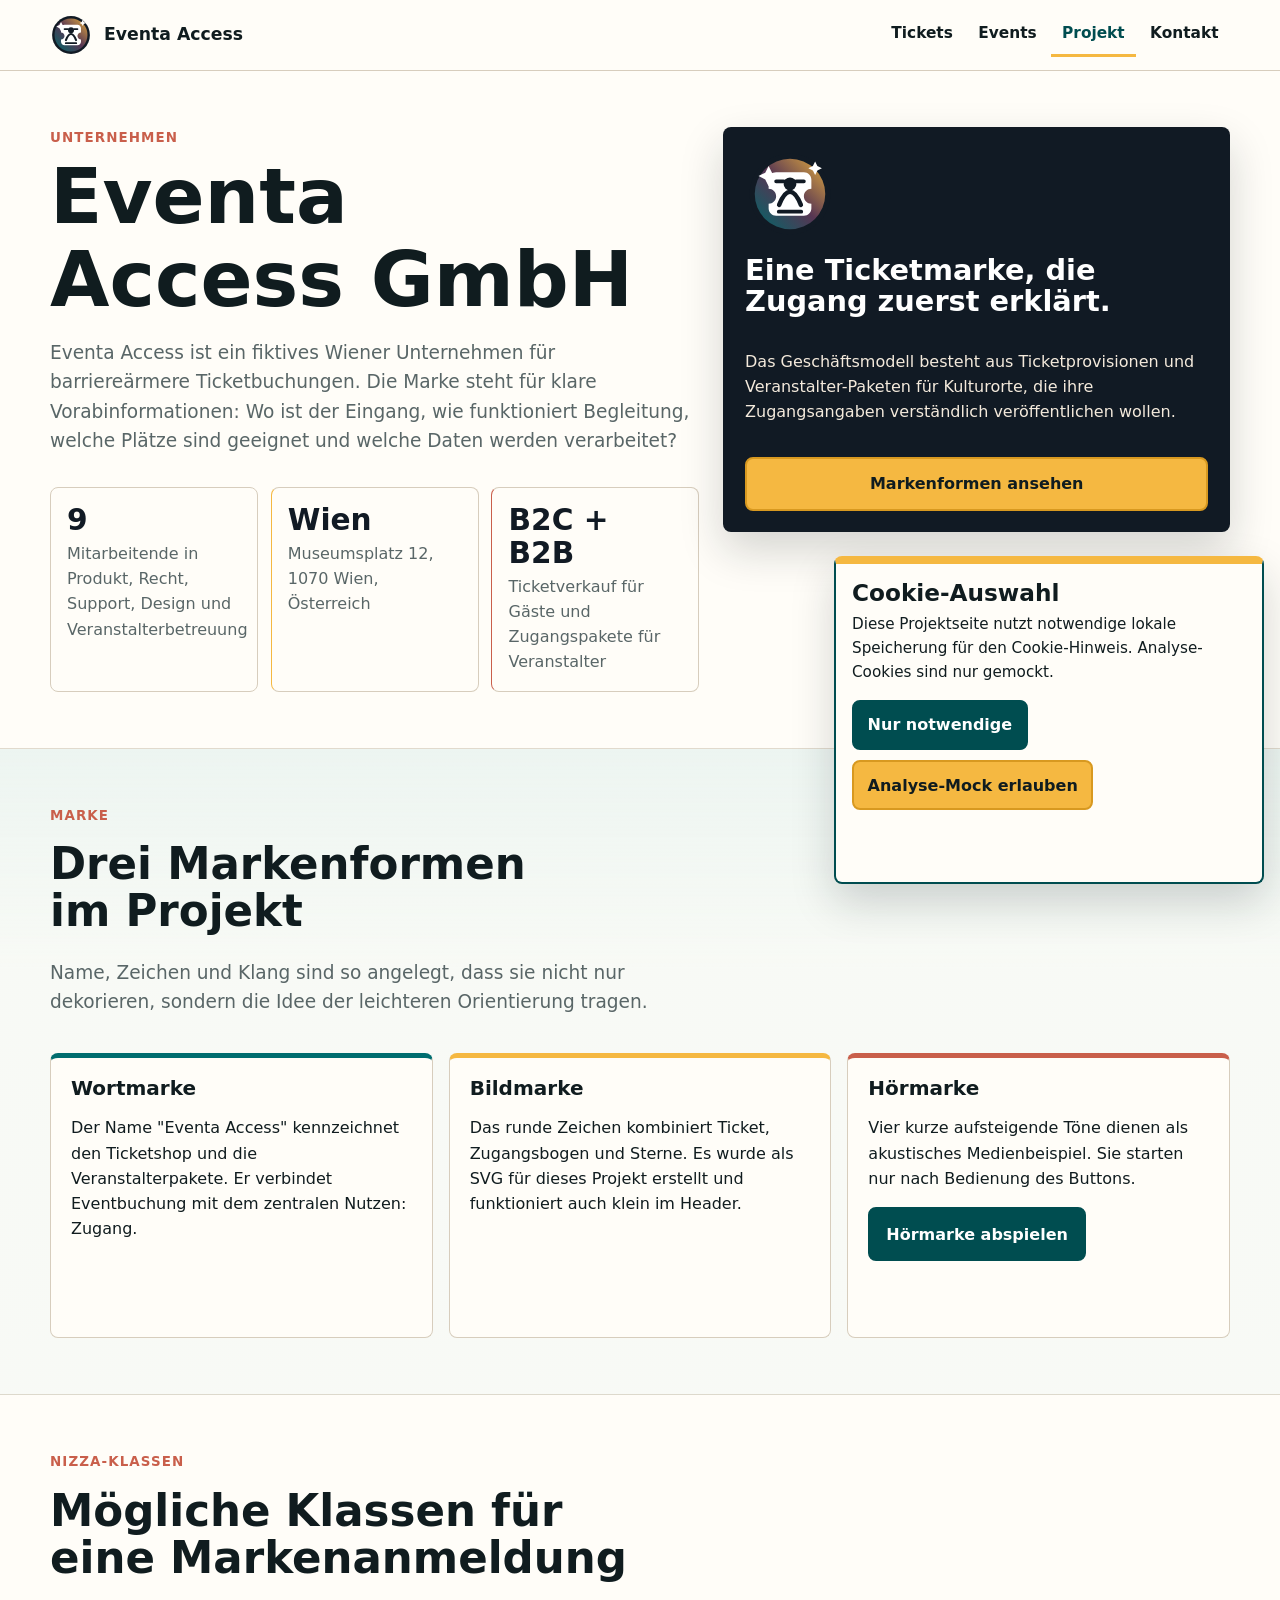
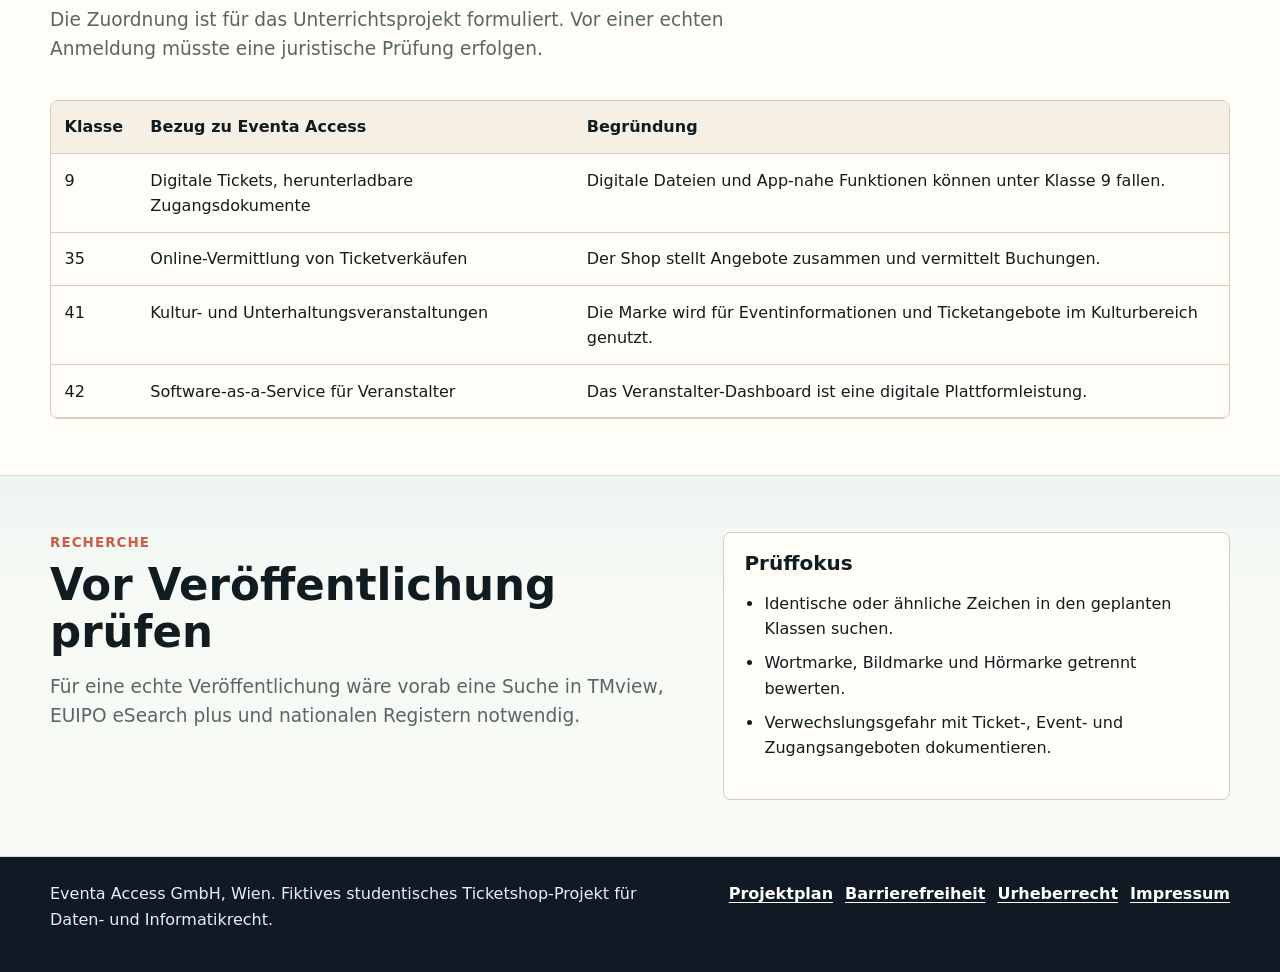
==== commit 23313836: "Add files via upload" ====
--- a/about.html
+++ b/about.html
@@ -19,9 +19,7 @@
         <ul>
           <li><a href="index.html">Tickets</a></li>
           <li><a href="features.html">Events</a></li>
-          <li><a href="about.html" aria-current="page">About & Marke</a></li>
-          <li><a href="license.html">Lizenz</a></li>
-          <li><a href="privacy.html">Datenschutz</a></li>
+          <li><a href="about.html" aria-current="page">Projekt</a></li>
           <li><a href="contact.html">Kontakt</a></li>
         </ul>
       </nav>
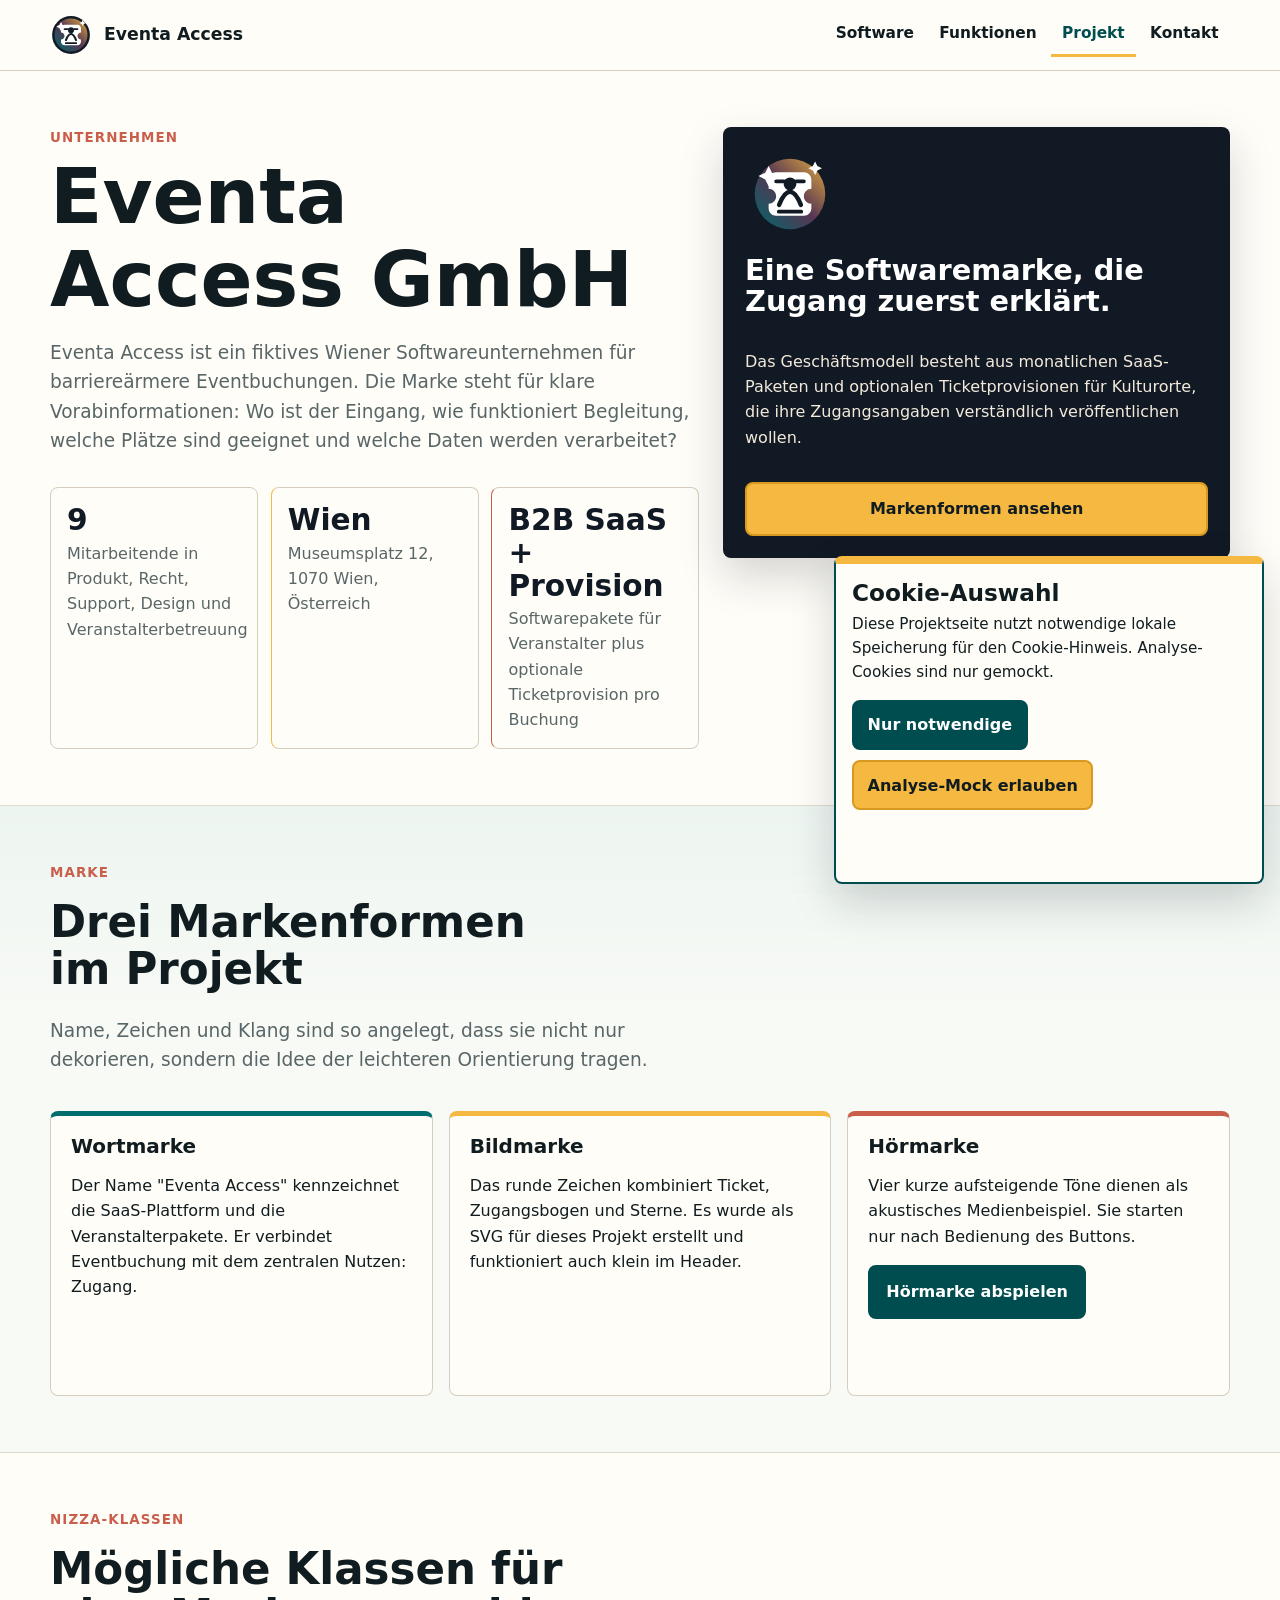
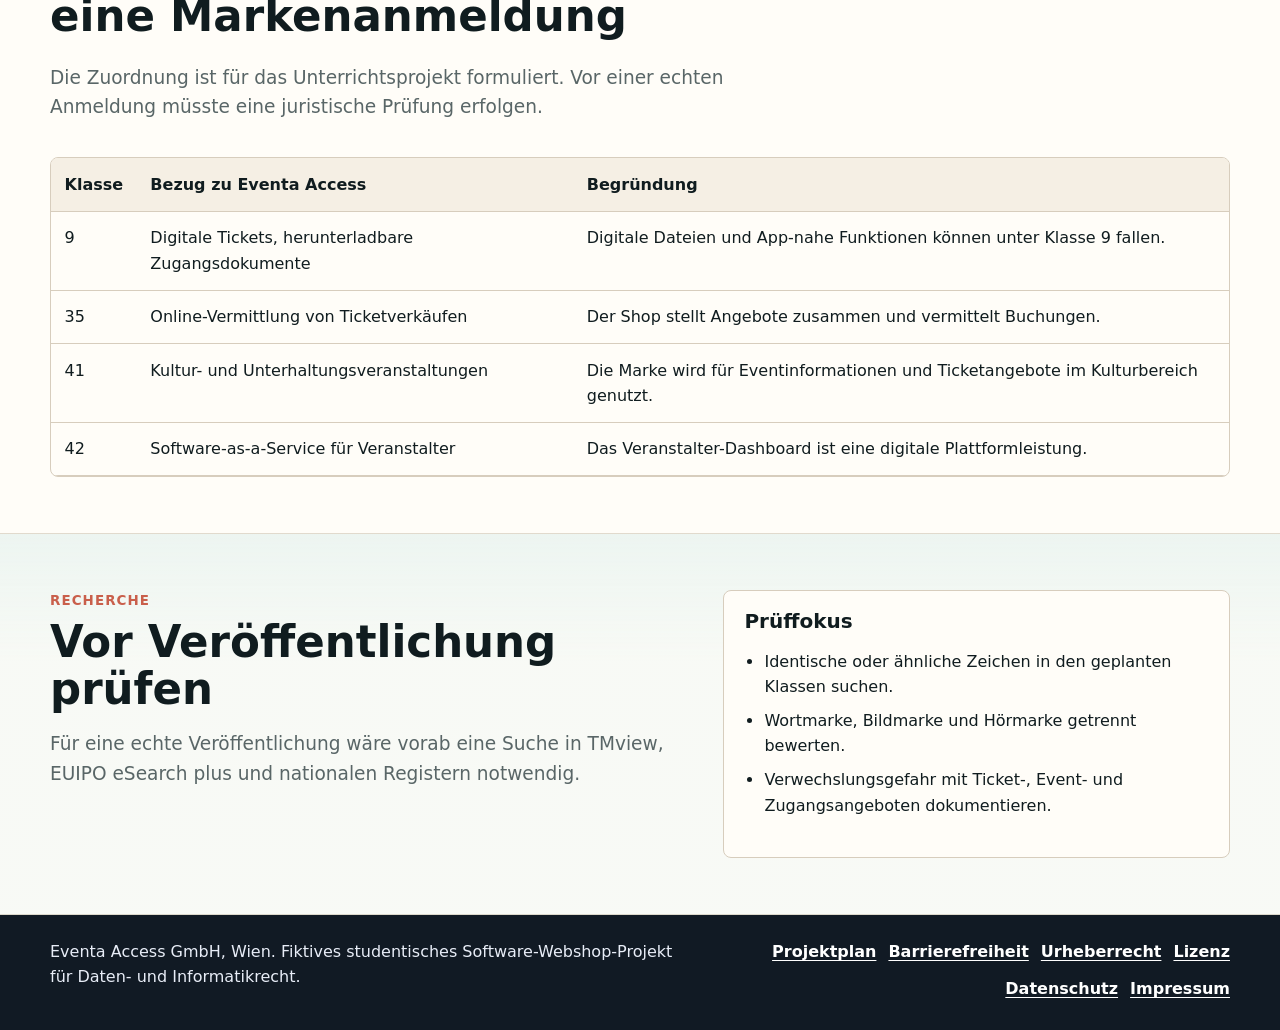
==== commit e7e189b9: "fixes" ====
--- a/about.html
+++ b/about.html
@@ -17,8 +17,8 @@
       <button class="nav-toggle" type="button" aria-expanded="false" aria-controls="site-nav" data-nav-toggle><span></span><span></span><span></span><span class="sr-only">Navigation öffnen</span></button>
       <nav id="site-nav" class="site-nav" aria-label="Hauptnavigation" data-nav>
         <ul>
-          <li><a href="index.html">Tickets</a></li>
-          <li><a href="features.html">Events</a></li>
+          <li><a href="index.html">Software</a></li>
+          <li><a href="features.html">Funktionen</a></li>
           <li><a href="about.html" aria-current="page">Projekt</a></li>
           <li><a href="contact.html">Kontakt</a></li>
         </ul>
@@ -32,19 +32,19 @@
         <div>
           <p class="eyebrow">Unternehmen</p>
           <h1>Eventa Access GmbH</h1>
-          <p class="lead">Eventa Access ist ein fiktives Wiener Unternehmen für barriereärmere Ticketbuchungen. Die Marke steht für klare Vorabinformationen: Wo ist der Eingang, wie funktioniert Begleitung, welche Plätze sind geeignet und welche Daten werden verarbeitet?</p>
+          <p class="lead">Eventa Access ist ein fiktives Wiener Softwareunternehmen für barriereärmere Eventbuchungen. Die Marke steht für klare Vorabinformationen: Wo ist der Eingang, wie funktioniert Begleitung, welche Plätze sind geeignet und welche Daten werden verarbeitet?</p>
 
           <div class="metric-row" aria-label="Unternehmensdaten">
             <div class="metric"><strong>9</strong><span>Mitarbeitende in Produkt, Recht, Support, Design und Veranstalterbetreuung</span></div>
             <div class="metric"><strong>Wien</strong><span>Museumsplatz 12, 1070 Wien, Österreich</span></div>
-            <div class="metric"><strong>B2C + B2B</strong><span>Ticketverkauf für Gäste und Zugangspakete für Veranstalter</span></div>
+            <div class="metric"><strong>B2B SaaS + Provision</strong><span>Softwarepakete für Veranstalter plus optionale Ticketprovision pro Buchung</span></div>
           </div>
         </div>
 
         <aside class="brand-board" aria-labelledby="brand-board-title">
           <img src="brand-symbol.svg" alt="" width="120" height="120">
-          <h2 id="brand-board-title">Eine Ticketmarke, die Zugang zuerst erklärt.</h2>
-          <p>Das Geschäftsmodell besteht aus Ticketprovisionen und Veranstalter-Paketen für Kulturorte, die ihre Zugangsangaben verständlich veröffentlichen wollen.</p>
+          <h2 id="brand-board-title">Eine Softwaremarke, die Zugang zuerst erklärt.</h2>
+          <p>Das Geschäftsmodell besteht aus monatlichen SaaS-Paketen und optionalen Ticketprovisionen für Kulturorte, die ihre Zugangsangaben verständlich veröffentlichen wollen.</p>
           <a class="button secondary" href="#brand-title">Markenformen ansehen</a>
         </aside>
       </div>
@@ -60,7 +60,7 @@
         <div class="grid three">
           <article class="card">
             <h3>Wortmarke</h3>
-            <p>Der Name "Eventa Access" kennzeichnet den Ticketshop und die Veranstalterpakete. Er verbindet Eventbuchung mit dem zentralen Nutzen: Zugang.</p>
+            <p>Der Name "Eventa Access" kennzeichnet die SaaS-Plattform und die Veranstalterpakete. Er verbindet Eventbuchung mit dem zentralen Nutzen: Zugang.</p>
           </article>
           <article class="card">
             <h3>Bildmarke</h3>
@@ -120,11 +120,13 @@
 
   <footer class="site-footer">
     <div class="container footer-grid">
-      <p>Eventa Access GmbH, Wien. Fiktives studentisches Ticketshop-Projekt für Daten- und Informatikrecht.</p>
+      <p>Eventa Access GmbH, Wien. Fiktives studentisches Software-Webshop-Projekt für Daten- und Informatikrecht.</p>
       <div class="footer-links" aria-label="Rechtliche Seiten">
         <a href="projektplan.html">Projektplan</a>
         <a href="accessibility.html">Barrierefreiheit</a>
         <a href="copyright.html">Urheberrecht</a>
+        <a href="license.html">Lizenz</a>
+        <a href="privacy.html">Datenschutz</a>
         <a href="impressum.html">Impressum</a>
       </div>
     </div>
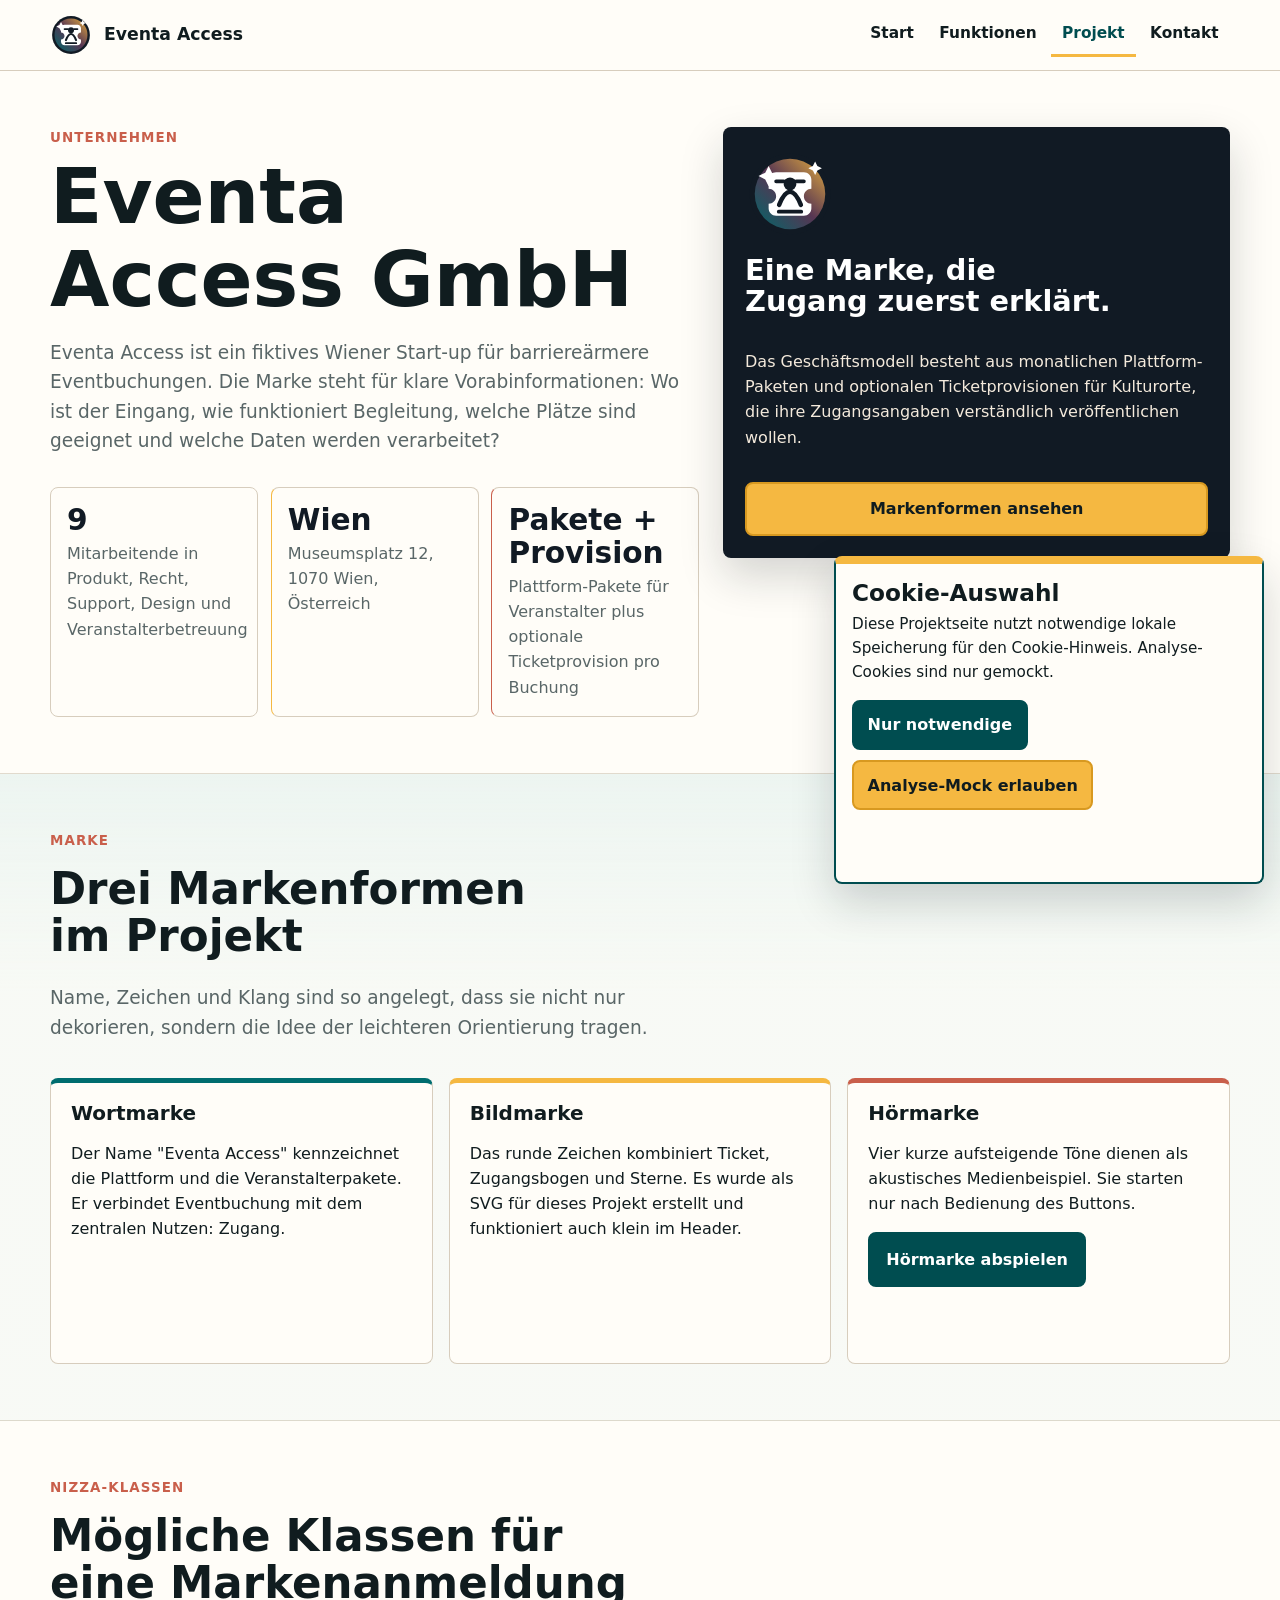
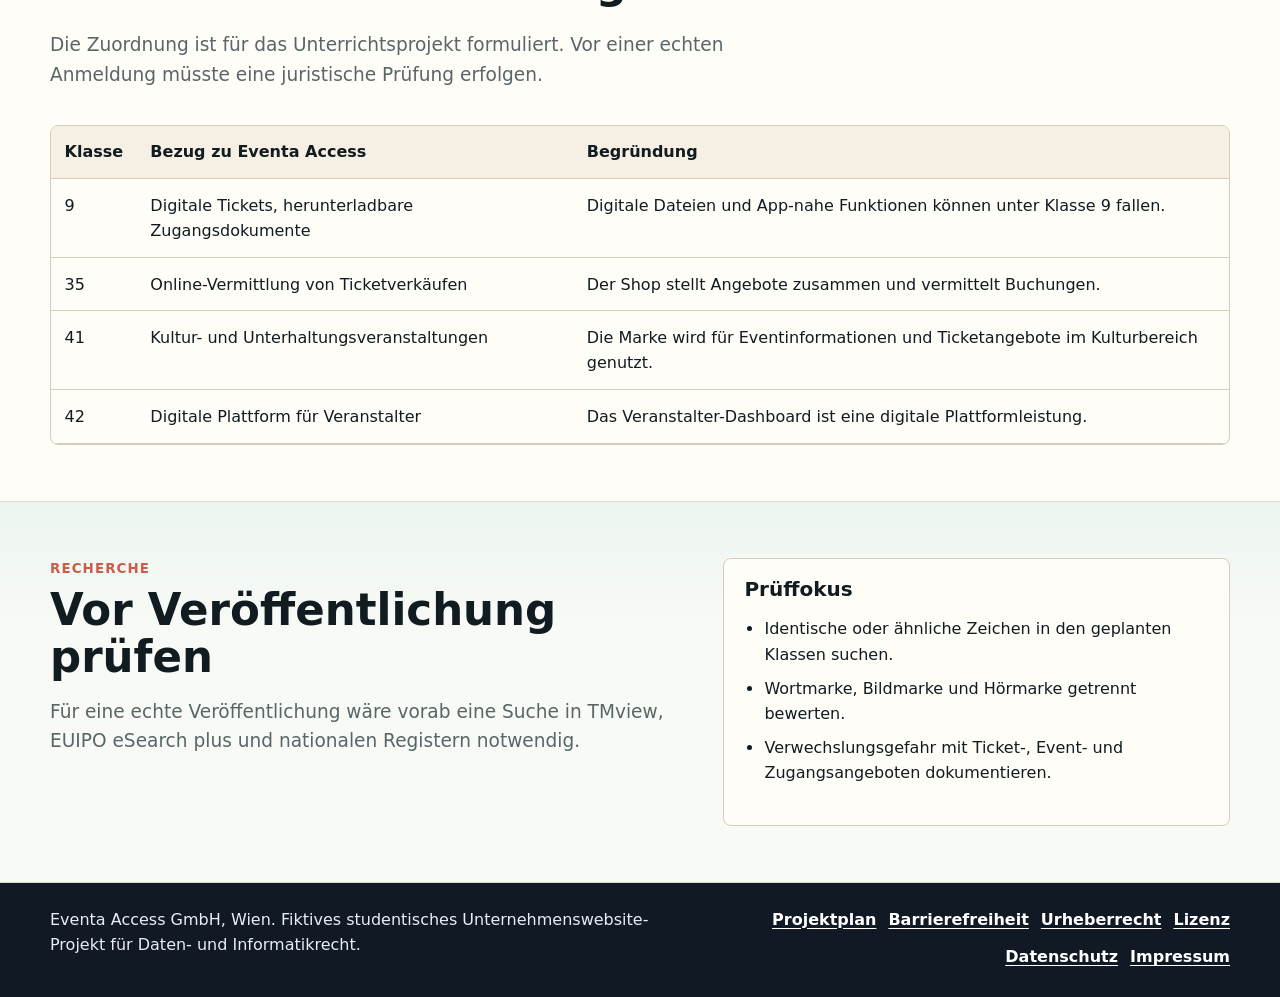
==== commit ef4de851: "Add files via upload" ====
--- a/about.html
+++ b/about.html
@@ -17,7 +17,7 @@
       <button class="nav-toggle" type="button" aria-expanded="false" aria-controls="site-nav" data-nav-toggle><span></span><span></span><span></span><span class="sr-only">Navigation öffnen</span></button>
       <nav id="site-nav" class="site-nav" aria-label="Hauptnavigation" data-nav>
         <ul>
-          <li><a href="index.html">Software</a></li>
+          <li><a href="index.html">Start</a></li>
           <li><a href="features.html">Funktionen</a></li>
           <li><a href="about.html" aria-current="page">Projekt</a></li>
           <li><a href="contact.html">Kontakt</a></li>
@@ -32,19 +32,19 @@
         <div>
           <p class="eyebrow">Unternehmen</p>
           <h1>Eventa Access GmbH</h1>
-          <p class="lead">Eventa Access ist ein fiktives Wiener Softwareunternehmen für barriereärmere Eventbuchungen. Die Marke steht für klare Vorabinformationen: Wo ist der Eingang, wie funktioniert Begleitung, welche Plätze sind geeignet und welche Daten werden verarbeitet?</p>
+          <p class="lead">Eventa Access ist ein fiktives Wiener Start-up für barriereärmere Eventbuchungen. Die Marke steht für klare Vorabinformationen: Wo ist der Eingang, wie funktioniert Begleitung, welche Plätze sind geeignet und welche Daten werden verarbeitet?</p>
 
           <div class="metric-row" aria-label="Unternehmensdaten">
             <div class="metric"><strong>9</strong><span>Mitarbeitende in Produkt, Recht, Support, Design und Veranstalterbetreuung</span></div>
             <div class="metric"><strong>Wien</strong><span>Museumsplatz 12, 1070 Wien, Österreich</span></div>
-            <div class="metric"><strong>B2B SaaS + Provision</strong><span>Softwarepakete für Veranstalter plus optionale Ticketprovision pro Buchung</span></div>
+            <div class="metric"><strong>Pakete + Provision</strong><span>Plattform-Pakete für Veranstalter plus optionale Ticketprovision pro Buchung</span></div>
           </div>
         </div>
 
         <aside class="brand-board" aria-labelledby="brand-board-title">
           <img src="brand-symbol.svg" alt="" width="120" height="120">
-          <h2 id="brand-board-title">Eine Softwaremarke, die Zugang zuerst erklärt.</h2>
-          <p>Das Geschäftsmodell besteht aus monatlichen SaaS-Paketen und optionalen Ticketprovisionen für Kulturorte, die ihre Zugangsangaben verständlich veröffentlichen wollen.</p>
+          <h2 id="brand-board-title">Eine Marke, die Zugang zuerst erklärt.</h2>
+          <p>Das Geschäftsmodell besteht aus monatlichen Plattform-Paketen und optionalen Ticketprovisionen für Kulturorte, die ihre Zugangsangaben verständlich veröffentlichen wollen.</p>
           <a class="button secondary" href="#brand-title">Markenformen ansehen</a>
         </aside>
       </div>
@@ -60,7 +60,7 @@
         <div class="grid three">
           <article class="card">
             <h3>Wortmarke</h3>
-            <p>Der Name "Eventa Access" kennzeichnet die SaaS-Plattform und die Veranstalterpakete. Er verbindet Eventbuchung mit dem zentralen Nutzen: Zugang.</p>
+            <p>Der Name "Eventa Access" kennzeichnet die Plattform und die Veranstalterpakete. Er verbindet Eventbuchung mit dem zentralen Nutzen: Zugang.</p>
           </article>
           <article class="card">
             <h3>Bildmarke</h3>
@@ -92,7 +92,7 @@
               <tr><td>9</td><td>Digitale Tickets, herunterladbare Zugangsdokumente</td><td>Digitale Dateien und App-nahe Funktionen können unter Klasse 9 fallen.</td></tr>
               <tr><td>35</td><td>Online-Vermittlung von Ticketverkäufen</td><td>Der Shop stellt Angebote zusammen und vermittelt Buchungen.</td></tr>
               <tr><td>41</td><td>Kultur- und Unterhaltungsveranstaltungen</td><td>Die Marke wird für Eventinformationen und Ticketangebote im Kulturbereich genutzt.</td></tr>
-              <tr><td>42</td><td>Software-as-a-Service für Veranstalter</td><td>Das Veranstalter-Dashboard ist eine digitale Plattformleistung.</td></tr>
+              <tr><td>42</td><td>Digitale Plattform für Veranstalter</td><td>Das Veranstalter-Dashboard ist eine digitale Plattformleistung.</td></tr>
             </tbody>
           </table>
         </div>
@@ -120,7 +120,7 @@
 
   <footer class="site-footer">
     <div class="container footer-grid">
-      <p>Eventa Access GmbH, Wien. Fiktives studentisches Software-Webshop-Projekt für Daten- und Informatikrecht.</p>
+      <p>Eventa Access GmbH, Wien. Fiktives studentisches Unternehmenswebsite-Projekt für Daten- und Informatikrecht.</p>
       <div class="footer-links" aria-label="Rechtliche Seiten">
         <a href="projektplan.html">Projektplan</a>
         <a href="accessibility.html">Barrierefreiheit</a>
--- a/styles.css
+++ b/styles.css
@@ -663,6 +663,28 @@
   font-weight: 900;
 }
 
+.request-note {
+  display: grid;
+  gap: 0.55rem;
+  padding: 0.9rem;
+  border: 1px solid rgba(255, 255, 255, 0.24);
+  background: rgba(255, 255, 255, 0.08);
+}
+
+.request-note h3 {
+  margin: 0;
+  color: #ffffff;
+  font-size: 1rem;
+}
+
+.request-note ul {
+  display: grid;
+  gap: 0.35rem;
+  margin: 0;
+  padding-left: 1.1rem;
+  color: #eaf2ee;
+}
+
 .media-strip {
   display: grid;
   grid-template-columns: minmax(0, 1.15fr) minmax(300px, 0.85fr);
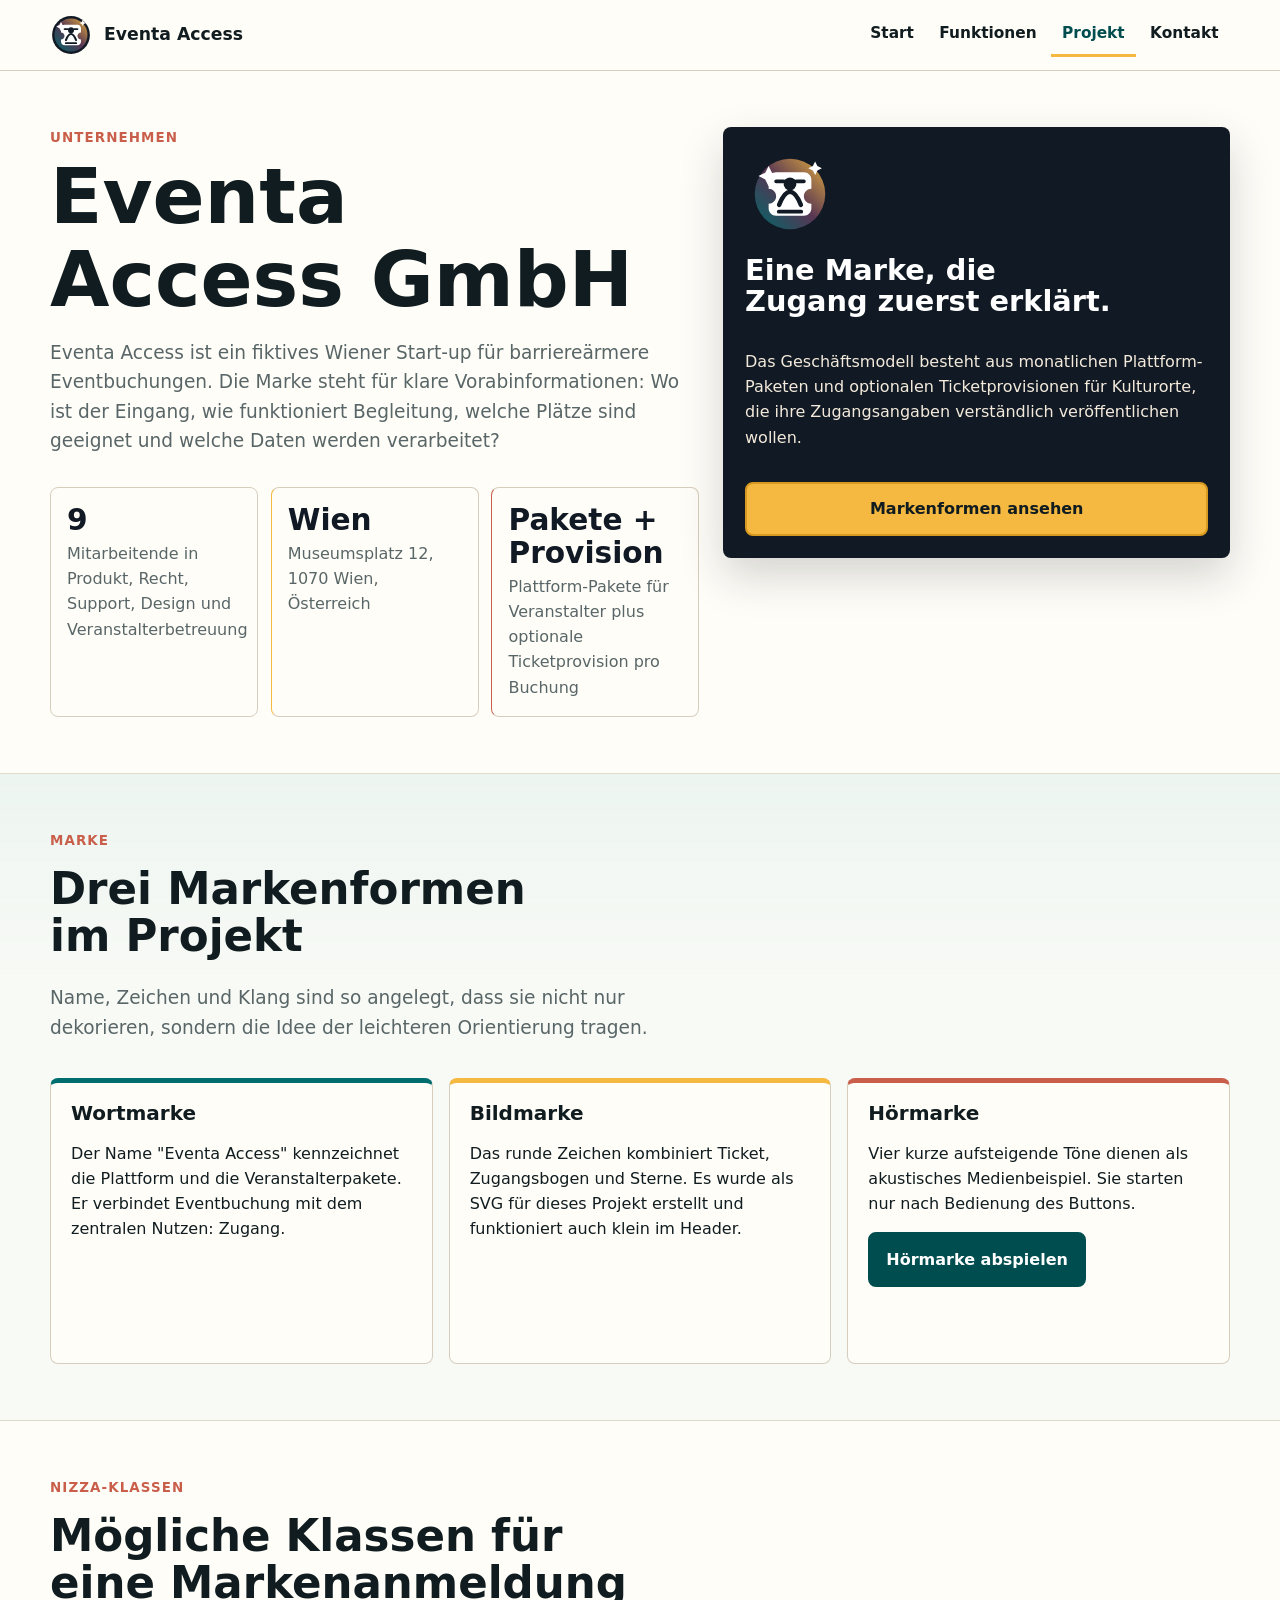
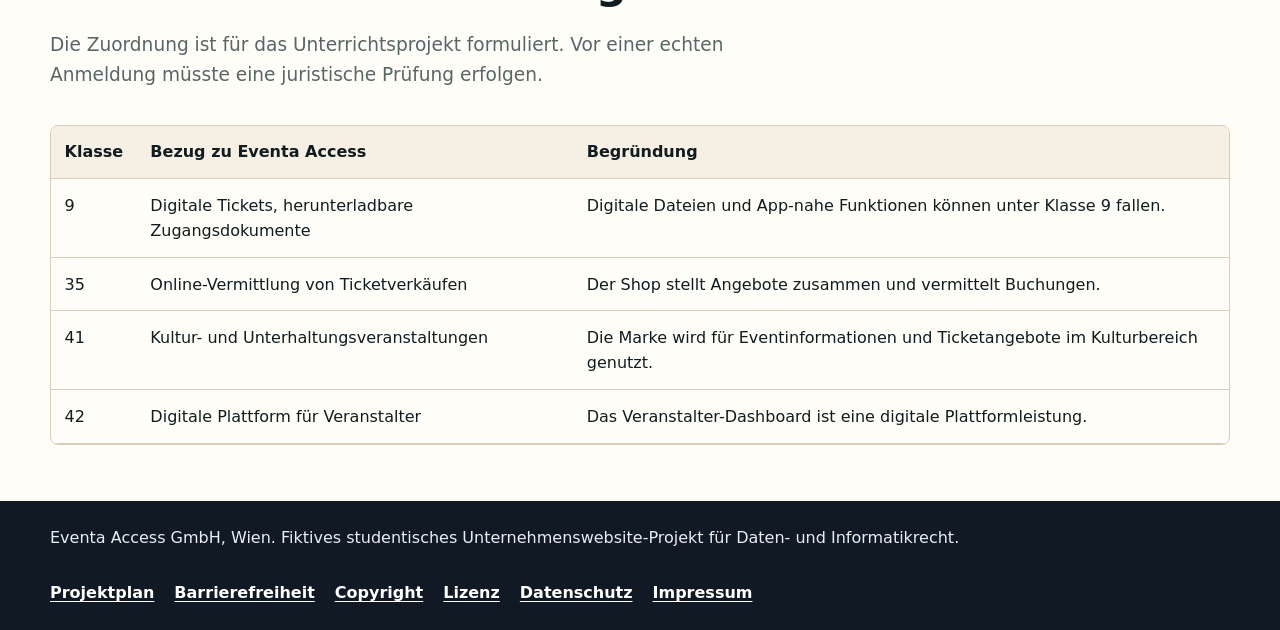
==== commit ab3dbea2: "changes" ====
--- a/about.html
+++ b/about.html
@@ -4,7 +4,7 @@
   <meta charset="utf-8">
   <meta name="viewport" content="width=device-width, initial-scale=1">
   <title>About & Marke | Eventa Access</title>
-  <meta name="description" content="Unternehmens- und Markeninformationen für Eventa Access mit Nizza-Klassen und Markenrecherche.">
+  <meta name="description" content="Unternehmens- und Markeninformationen für Eventa Access mit Nizza-Klassen.">
   <link rel="icon" href="favicon.svg" type="image/svg+xml">
   <link rel="stylesheet" href="styles.css">
   <script src="main.js" defer></script>
@@ -99,23 +99,6 @@
       </div>
     </section>
 
-    <section class="section alt" aria-labelledby="search-title">
-      <div class="container split-layout">
-        <div>
-          <p class="eyebrow">Recherche</p>
-          <h2 id="search-title">Vor Veröffentlichung prüfen</h2>
-          <p class="lead">Für eine echte Veröffentlichung wäre vorab eine Suche in TMview, EUIPO eSearch plus und nationalen Registern notwendig.</p>
-        </div>
-        <div class="notice">
-          <h3>Prüffokus</h3>
-          <ul class="check-list">
-            <li>Identische oder ähnliche Zeichen in den geplanten Klassen suchen.</li>
-            <li>Wortmarke, Bildmarke und Hörmarke getrennt bewerten.</li>
-            <li>Verwechslungsgefahr mit Ticket-, Event- und Zugangsangeboten dokumentieren.</li>
-          </ul>
-        </div>
-      </div>
-    </section>
   </main>
 
   <footer class="site-footer">
@@ -124,19 +107,13 @@
       <div class="footer-links" aria-label="Rechtliche Seiten">
         <a href="projektplan.html">Projektplan</a>
         <a href="accessibility.html">Barrierefreiheit</a>
-        <a href="copyright.html">Urheberrecht</a>
+        <a href="copyright.html">Copyright</a>
         <a href="license.html">Lizenz</a>
         <a href="privacy.html">Datenschutz</a>
         <a href="impressum.html">Impressum</a>
       </div>
     </div>
   </footer>
-  <aside class="cookie-banner" role="dialog" aria-labelledby="cookie-title" aria-describedby="cookie-text" data-cookie-banner>
-    <h2 id="cookie-title">Cookie-Auswahl</h2>
-    <p id="cookie-text">Diese Projektseite nutzt notwendige lokale Speicherung für den Cookie-Hinweis. Analyse-Cookies sind nur gemockt.</p>
-    <div class="cookie-actions"><button class="button" type="button" data-cookie-choice="notwendig">Nur notwendige</button><button class="button secondary" type="button" data-cookie-choice="analyse-mock">Analyse-Mock erlauben</button></div>
-    <p class="status" role="status" aria-live="polite" data-cookie-status></p>
-  </aside>
 </body>
 </html>
 
--- a/styles.css
+++ b/styles.css
@@ -663,28 +663,6 @@
   font-weight: 900;
 }
 
-.request-note {
-  display: grid;
-  gap: 0.55rem;
-  padding: 0.9rem;
-  border: 1px solid rgba(255, 255, 255, 0.24);
-  background: rgba(255, 255, 255, 0.08);
-}
-
-.request-note h3 {
-  margin: 0;
-  color: #ffffff;
-  font-size: 1rem;
-}
-
-.request-note ul {
-  display: grid;
-  gap: 0.35rem;
-  margin: 0;
-  padding-left: 1.1rem;
-  color: #eaf2ee;
-}
-
 .media-strip {
   display: grid;
   grid-template-columns: minmax(0, 1.15fr) minmax(300px, 0.85fr);
@@ -904,8 +882,8 @@
 
 .footer-grid {
   display: grid;
-  grid-template-columns: 1.2fr 1fr;
-  gap: 1rem;
+  grid-template-columns: 1fr;
+  gap: 0.9rem;
   align-items: start;
 }
 
@@ -916,47 +894,8 @@
 .footer-links {
   display: flex;
   flex-wrap: wrap;
-  gap: 0.75rem;
-  justify-content: end;
-}
-
-.cookie-banner {
-  position: fixed;
-  right: 1rem;
-  bottom: 1rem;
-  z-index: 80;
-  display: none;
-  width: min(430px, calc(100% - 2rem));
-  padding: 1rem;
-  background: var(--paper);
-  border: 2px solid var(--teal-dark);
-  border-top: 8px solid var(--marigold);
-  border-radius: var(--radius);
-  box-shadow: var(--shadow);
-}
-
-.cookie-banner h2 {
-  margin-bottom: 0.45rem;
-  font-size: 1.45rem;
-}
-
-.cookie-banner p {
-  font-size: 0.95rem;
-}
-
-.cookie-banner.is-visible {
-  display: block;
-}
-
-.cookie-actions {
-  display: flex;
-  flex-wrap: wrap;
-  gap: 0.65rem;
-}
-
-.cookie-actions .button {
-  min-height: 44px;
-  padding: 0.64rem 0.85rem;
+  gap: 0.65rem 1.25rem;
+  justify-content: start;
 }
 
 .sr-only {
@@ -1055,31 +994,9 @@
     width: 100%;
   }
 
-  .cookie-banner {
-    left: 0.75rem;
-    right: 0.75rem;
-    bottom: 0.75rem;
-    width: min(360px, calc(100% - 1.5rem));
-    padding: 0.85rem;
-  }
-
   .nav-toggle {
     left: min(330px, calc(100% - 60px));
     right: auto;
-  }
-
-  .cookie-banner h2 {
-    font-size: 1.25rem;
-  }
-
-  .cookie-actions .button {
-    flex: 1 1 135px;
-    width: auto;
-  }
-
-  .cookie-banner .status {
-    min-height: 0;
-    margin-top: 0.35rem;
   }
 
   .brand span {
